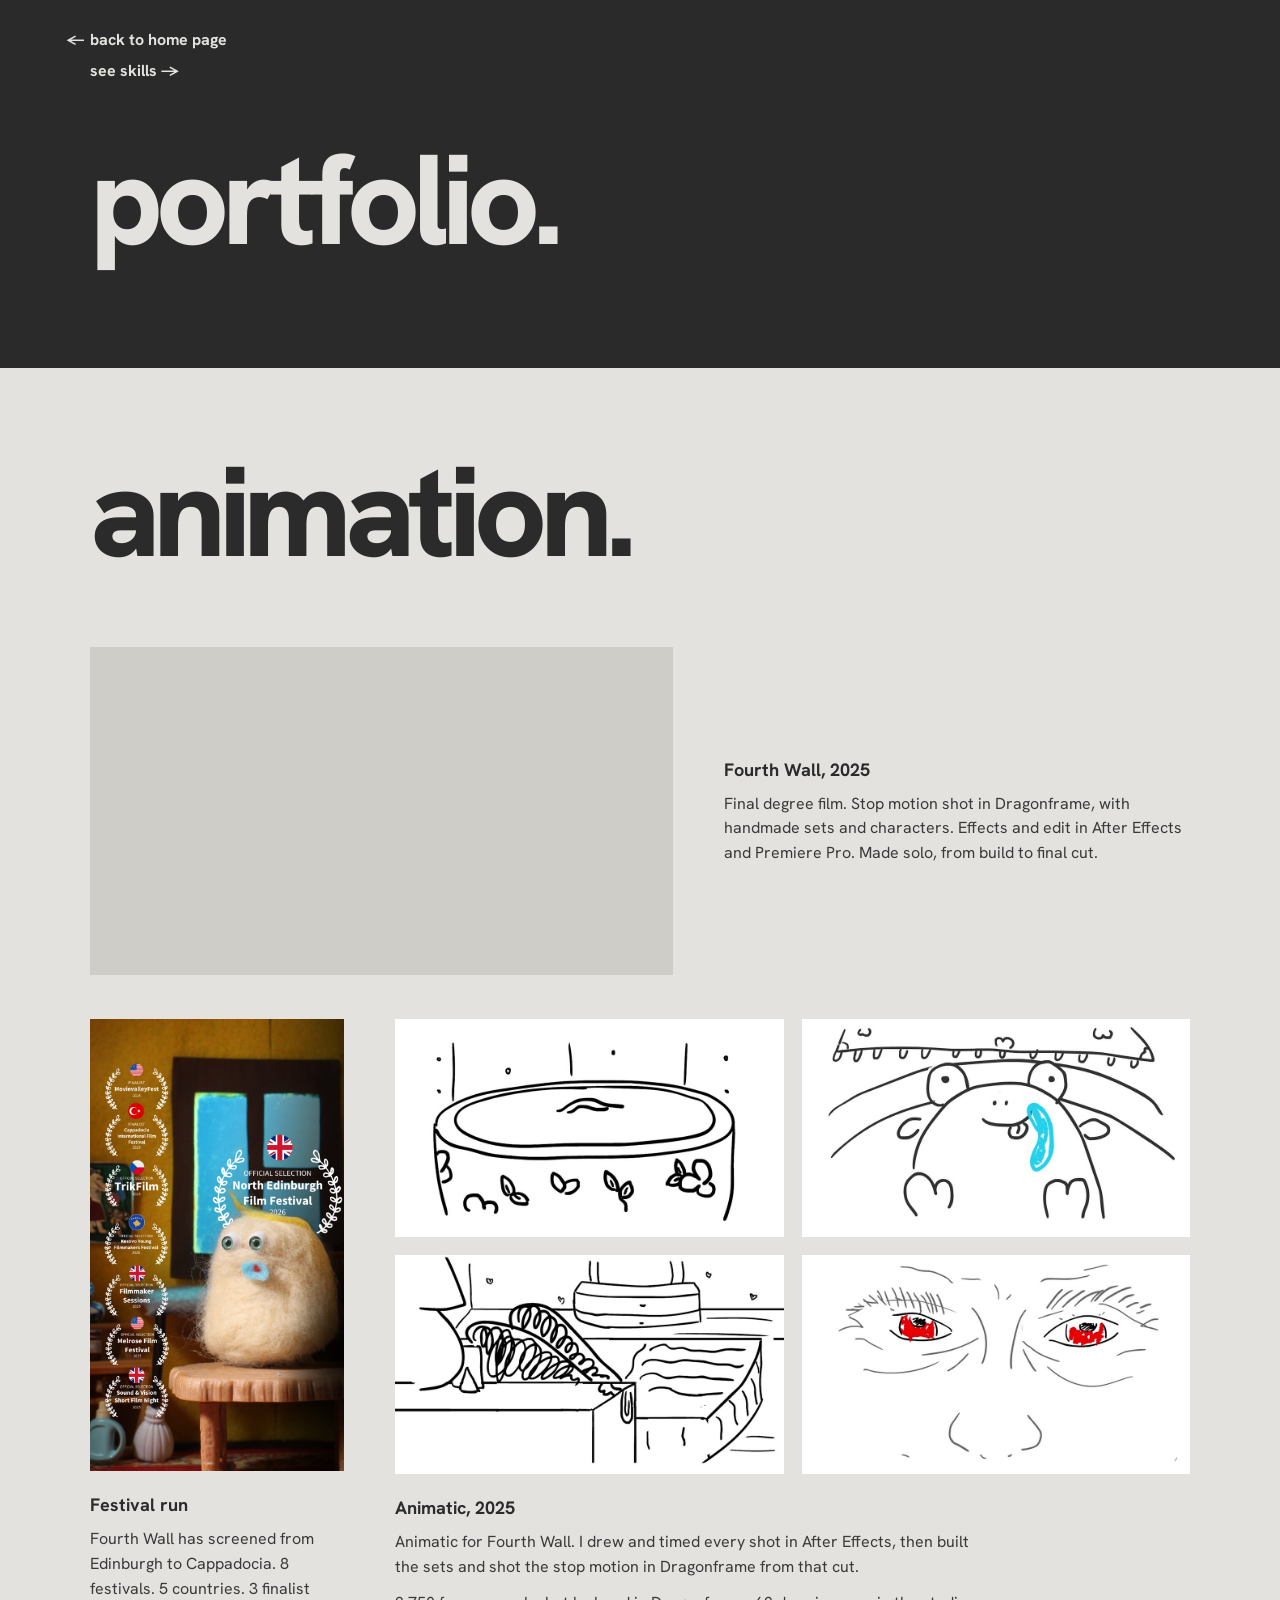
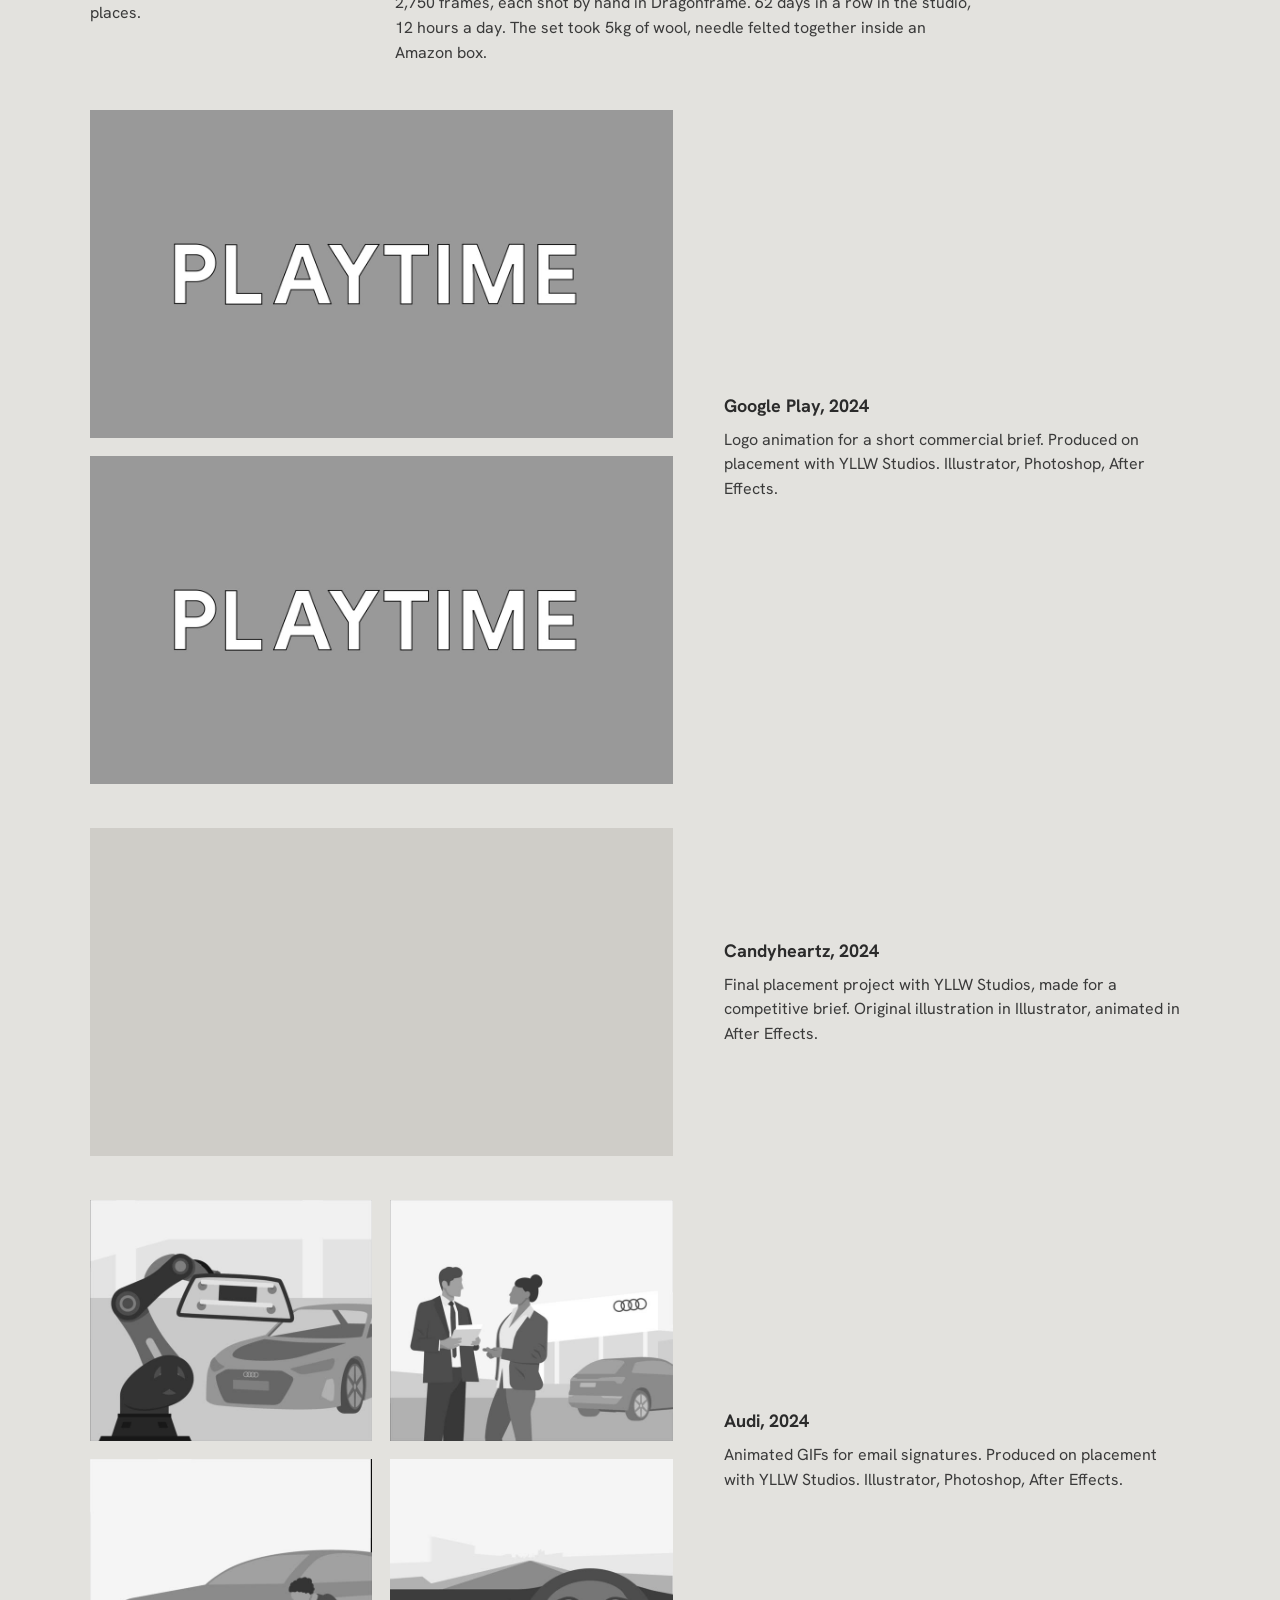
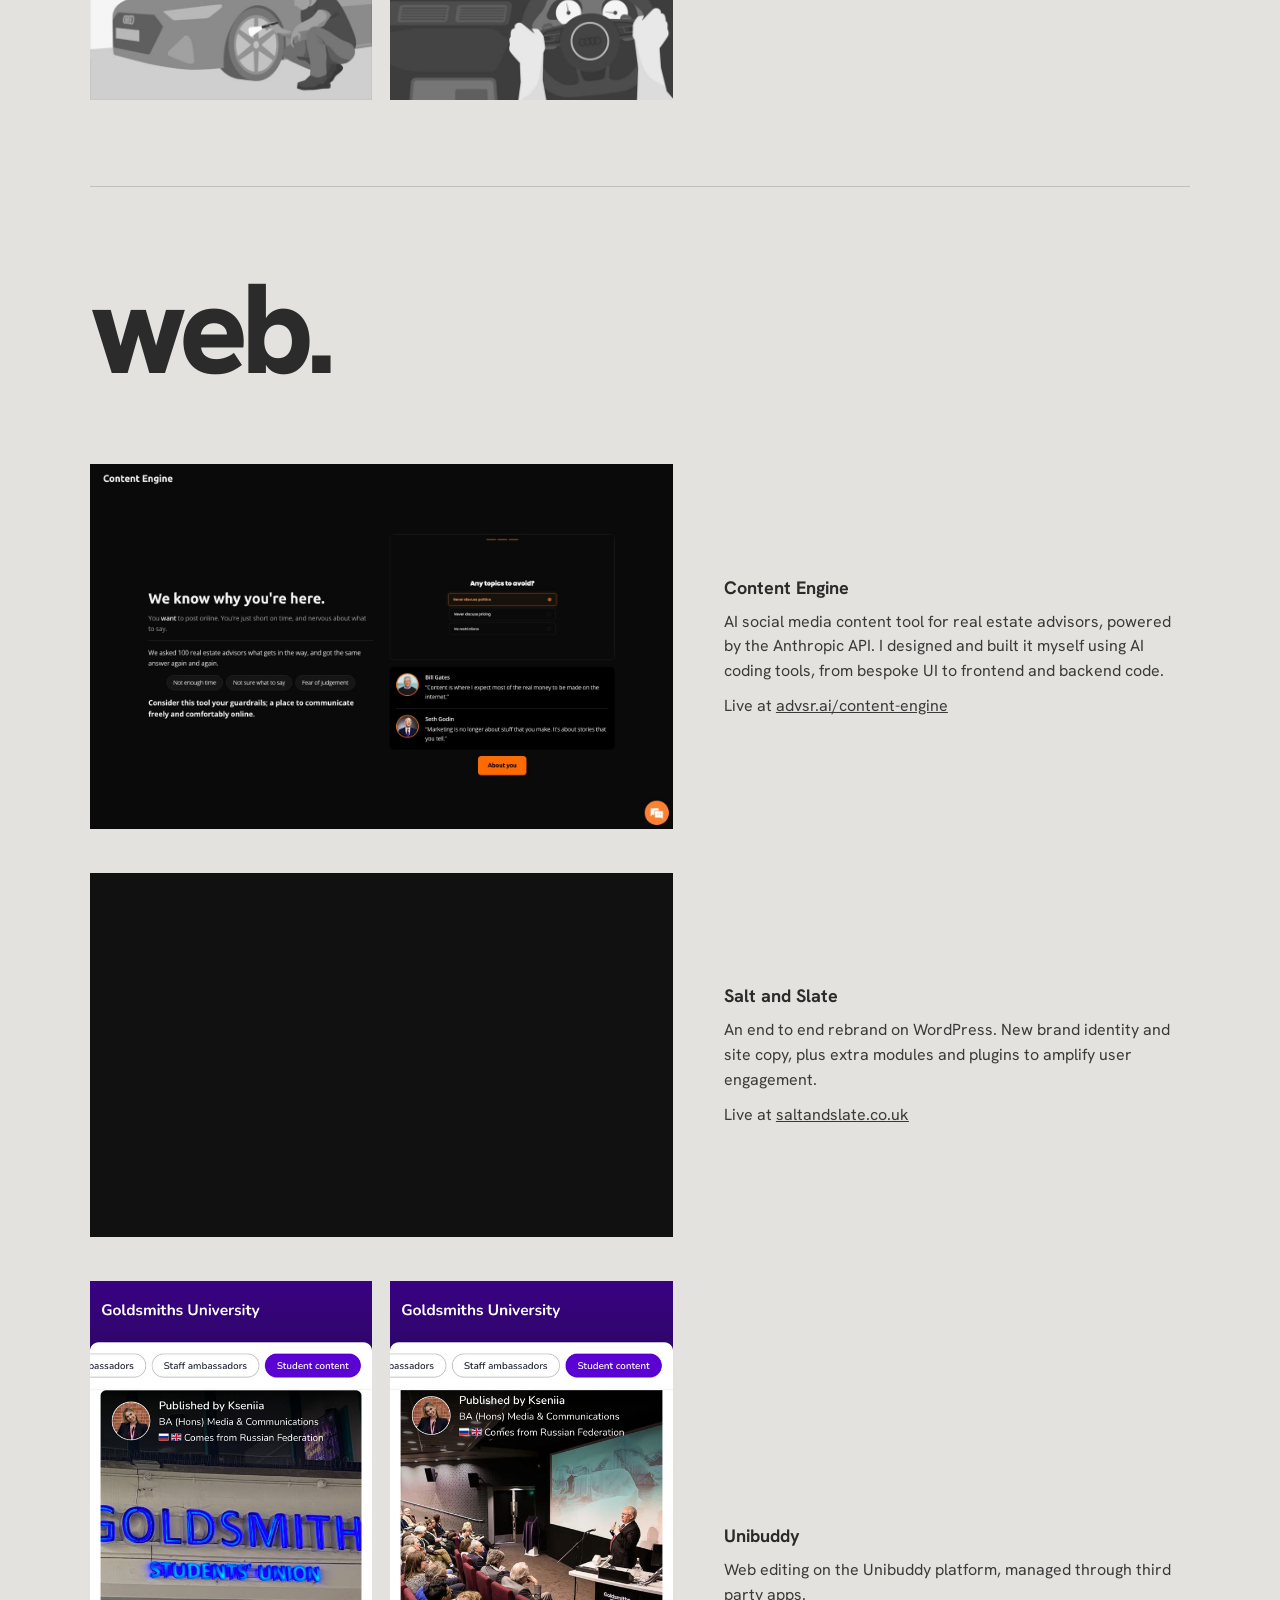
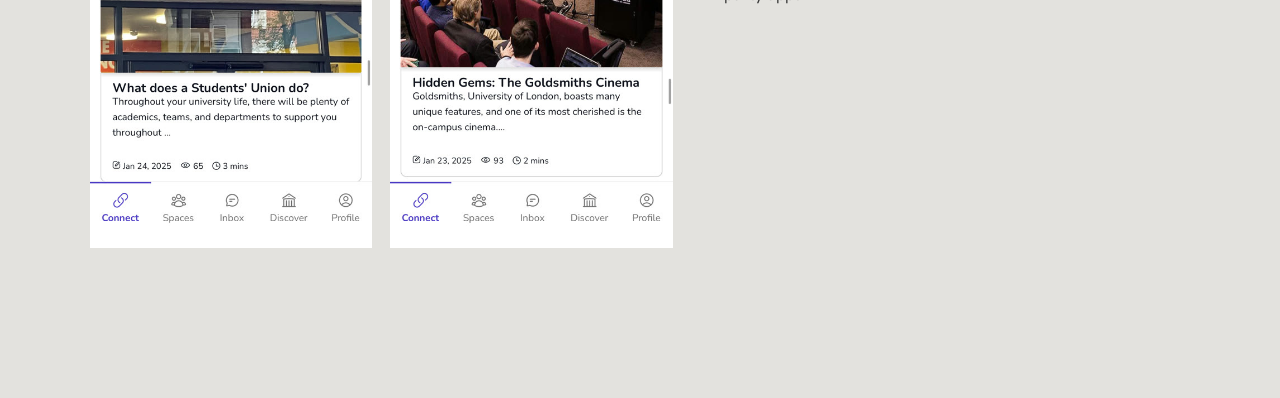
==== portfolio.html @ faeb795a "Portfolio site: landing, skills and portfolio pages Co-Authored-By: Claude Opus 5.5 <noreply@anthrop" ====
<!doctype html>
<html lang="en">
<head>
  <meta charset="utf-8">
  <meta name="viewport" content="width=device-width, initial-scale=1">
  <title>Portfolio · Kseniia Sheveleva</title>
  <link rel="preconnect" href="https://fonts.googleapis.com">
  <link rel="preconnect" href="https://fonts.gstatic.com" crossorigin>
  <link href="https://fonts.googleapis.com/css2?family=Hanken+Grotesk:wght@400;500;700;800&display=swap" rel="stylesheet">
  <link rel="stylesheet" href="style.css">
</head>
<body>
  <header class="dark">
    <div class="wrap">
      <nav class="topnav" aria-label="Pages">
        <a class="back" href="index.html">back to home page</a>
        <a class="next-link" href="skills.html">see skills</a>
      </nav>
      <div class="hero">
        <h1 class="display">portfolio.</h1>
      </div>
    </div>
  </header>

  <main>
    <section class="section wrap" id="animation">
      <h2 class="display">animation.</h2>

      <article class="project">
        <div class="media">
          <iframe
            src="https://www.youtube-nocookie.com/embed/OaHGKLo8hPI?rel=0"
            title="Fourth Wall"
            loading="lazy"
            referrerpolicy="strict-origin-when-cross-origin"
            allow="accelerometer; autoplay; encrypted-media; gyroscope; picture-in-picture; fullscreen"
            allowfullscreen></iframe>
        </div>
        <div>
          <h3>Fourth Wall, 2025</h3>
          <p>Final degree film. Stop motion shot in Dragonframe, with handmade sets and characters. Effects and edit in After Effects and Premiere Pro. Made solo, from build to final cut.</p>
        </div>
      </article>

      <div class="pair">
        <div>
          <div class="media poster">
            <img src="assets/fourth-wall-laurels.jpg" alt="Fourth Wall festival laurels" loading="lazy">
          </div>
          <h3>Festival run</h3>
          <p>Fourth Wall has screened from Edinburgh to Cappadocia. 8 festivals. 5 countries. 3 finalist places.</p>
        </div>
        <div>
          <div class="media-grid animatic">
            <div class="media"><video data-loop src="assets/animatic-1.mp4" poster="assets/animatic-1.jpg" muted loop playsinline preload="none" aria-label="Fourth Wall animatic"></video></div>
            <div class="media"><video data-loop src="assets/animatic-2.mp4" poster="assets/animatic-2.jpg" muted loop playsinline preload="none" aria-label="Fourth Wall animatic"></video></div>
            <div class="media"><video data-loop src="assets/animatic-3.mp4" poster="assets/animatic-3.jpg" muted loop playsinline preload="none" aria-label="Fourth Wall animatic"></video></div>
            <div class="media"><video data-loop src="assets/animatic-4.mp4" poster="assets/animatic-4.jpg" muted loop playsinline preload="none" aria-label="Fourth Wall animatic"></video></div>
          </div>
          <h3>Animatic, 2025</h3>
          <p>Animatic for Fourth Wall. I drew and timed every shot in After Effects, then built the sets and shot the stop motion in Dragonframe from that cut.</p>
          <p>2,750 frames, each shot by hand in Dragonframe. 62 days in a row in the studio, 12 hours a day. The set took 5kg of wool, needle felted together inside an Amazon box.</p>
        </div>
      </div>
      <article class="project">
        <div class="stack">
          <div class="media"><video data-loop src="assets/playtime.mp4" poster="assets/playtime.jpg" muted loop playsinline preload="none" aria-label="Google Play logo animation"></video></div>
          <div class="media"><video data-loop src="assets/playtime-2.mp4" poster="assets/playtime-2.jpg" muted loop playsinline preload="none" aria-label="Google Play logo animation"></video></div>
        </div>
        <div>
          <h3>Google Play, 2024</h3>
          <p>Logo animation for a short commercial brief. Produced on placement with YLLW Studios. Illustrator, Photoshop, After Effects.</p>
        </div>
      </article>

      <article class="project">
        <div class="media">
          <!-- autoplays muted and loops; viewers can turn the sound on with the player's volume button -->
          <iframe
            src="https://www.youtube-nocookie.com/embed/dGGnQUceBNk?autoplay=1&mute=1&loop=1&playlist=dGGnQUceBNk&rel=0&playsinline=1"
            title="Candyheartz"
            loading="lazy"
            referrerpolicy="strict-origin-when-cross-origin"
            allow="accelerometer; autoplay; encrypted-media; gyroscope; picture-in-picture; fullscreen"
            allowfullscreen></iframe>
        </div>
        <div>
          <h3>Candyheartz, 2024</h3>
          <p>Final placement project with YLLW Studios, made for a competitive brief. Original illustration in Illustrator, animated in After Effects.</p>
        </div>
      </article>

      <article class="project">
        <div class="media-grid">
          <div class="media"><video data-loop src="assets/audi-5.4.2.mp4" poster="assets/audi-5.4.2.jpg" muted loop playsinline preload="none" aria-label="Audi animation"></video></div>
          <div class="media"><video data-loop src="assets/audi-14.4.1.mp4" poster="assets/audi-14.4.1.jpg" muted loop playsinline preload="none" aria-label="Audi animation"></video></div>
          <div class="media"><video data-loop src="assets/audi-6.4.mp4" poster="assets/audi-6.4.jpg" muted loop playsinline preload="none" aria-label="Audi animation"></video></div>
          <div class="media"><video data-loop src="assets/audi-11.3.mp4" poster="assets/audi-11.3.jpg" muted loop playsinline preload="none" aria-label="Audi animation"></video></div>
        </div>
        <div>
          <h3>Audi, 2024</h3>
          <p>Animated GIFs for email signatures. Produced on placement with YLLW Studios. Illustrator, Photoshop, After Effects.</p>
        </div>
      </article>
      <hr class="divider">
    </section>

    <section class="section wrap" id="web">
      <h2 class="display">web.</h2>

      <article class="project">
        <a class="media site" href="https://advsr.ai/content-engine" target="_blank" rel="noopener" aria-label="Open Content Engine on advsr.ai">
          <img src="assets/content-engine.jpg" alt="Content Engine landing page on advsr.ai" loading="lazy">
        </a>
        <div>
          <h3>Content Engine</h3>
          <p>AI social media content tool for real estate advisors, powered by the Anthropic API. I designed and built it myself using AI coding tools, from bespoke UI to frontend and backend code.</p>
          <p>Live at <a href="https://advsr.ai/content-engine" target="_blank" rel="noopener">advsr.ai/content-engine</a></p>
        </div>
      </article>

      <article class="project">
        <a class="media site" href="https://www.saltandslate.co.uk" target="_blank" rel="noopener" aria-label="Open saltandslate.co.uk">
          <iframe data-live src="https://www.saltandslate.co.uk" title="Live preview of saltandslate.co.uk" loading="lazy" tabindex="-1" aria-hidden="true"></iframe>
        </a>
        <div>
          <h3>Salt and Slate</h3>
          <p>An end to end rebrand on WordPress. New brand identity and site copy, plus extra modules and plugins to amplify user engagement.</p>
          <p>Live at <a href="https://www.saltandslate.co.uk" target="_blank" rel="noopener">saltandslate.co.uk</a></p>
        </div>
      </article>

      <article class="project">
        <div class="phones">
          <div class="media"><img src="assets/unibuddy-1.jpg" alt="Unibuddy post by Kseniia: What does a Students' Union do?" loading="lazy"></div>
          <div class="media"><img src="assets/unibuddy-2.jpg" alt="Unibuddy post by Kseniia: Hidden Gems, The Goldsmiths Cinema" loading="lazy"></div>
        </div>
        <div>
          <h3>Unibuddy</h3>
          <p>Web editing on the Unibuddy platform, managed through third party apps.</p>
        </div>
      </article>
    </section>
  </main>

  <script>
    // Live site previews render at desktop width, scaled down to fit the frame.
    (function () {
      var frames = document.querySelectorAll("iframe[data-live]");
      function fit() {
        frames.forEach(function (f) {
          f.style.transform = "scale(" + f.parentNode.clientWidth / 1440 + ")";
        });
      }
      fit();
      window.addEventListener("resize", fit);
    })();

    // Click any looping clip to watch it full screen, with controls.
    (function () {
      document.querySelectorAll("video[data-loop]").forEach(function (v) {
        v.addEventListener("click", function () {
          if (v.requestFullscreen) v.requestFullscreen();
          else if (v.webkitRequestFullscreen) v.webkitRequestFullscreen();
          else if (v.webkitEnterFullscreen) v.webkitEnterFullscreen();
          v.play();
        });
      });
      function sync() {
        var fs = document.fullscreenElement || document.webkitFullscreenElement;
        document.querySelectorAll("video[data-loop]").forEach(function (v) {
          v.controls = v === fs;
        });
      }
      document.addEventListener("fullscreenchange", sync);
      document.addEventListener("webkitfullscreenchange", sync);
    })();

    // Play looping clips only while they're on screen; respect reduced motion.
    (function () {
      var clips = document.querySelectorAll("video[data-loop]");
      var still = window.matchMedia("(prefers-reduced-motion: reduce)").matches;
      if (still || !("IntersectionObserver" in window)) return;
      var io = new IntersectionObserver(function (entries) {
        entries.forEach(function (e) {
          if (e.isIntersecting) {
            var p = e.target.play();
            if (p && p.catch) p.catch(function () {});
          } else {
            e.target.pause();
          }
        });
      }, { rootMargin: "120px 0px" });
      clips.forEach(function (v) { io.observe(v); });
    })();
  </script>
</body>
</html>
---- style.css ----
/* Kseniia Sheveleva — portfolio site
   Matches the PDF portfolio: charcoal hero, warm grey content,
   big lowercase headings ending in a full stop. One typeface throughout. */

:root {
  --charcoal: #2a2a2a;
  --paper: #e3e2de;
  --ink: #2b2b2b;
  --body: #3a3a3a;
  --muted: #5b5b5b;
  --square: #5c5c5c;
  --light: #e3e2de;
  --gutter: clamp(20px, 7vw, 96px);
  --max: 1180px;
}

* { box-sizing: border-box; margin: 0; padding: 0; }

body {
  font-family: "Hanken Grotesk", "Helvetica Neue", Arial, sans-serif;
  background: var(--paper);
  color: var(--body);
  font-size: 16px;
  line-height: 1.55;
  -webkit-font-smoothing: antialiased;
}

a { color: inherit; }
img, video { display: block; max-width: 100%; }

.wrap {
  width: 100%;
  max-width: calc(var(--max) + var(--gutter) * 2);
  margin: 0 auto;
  padding-left: var(--gutter);
  padding-right: var(--gutter);
}

/* ---------- type ---------- */

.display {
  font-weight: 800;
  font-size: clamp(56px, 10vw, 128px);
  line-height: 0.88;
  letter-spacing: -0.055em;
  color: var(--ink);
}

.lead {
  font-size: clamp(18px, 1.8vw, 22px);
  line-height: 1.45;
  max-width: 34em;
}

h3 {
  font-weight: 700;
  font-size: 18px;
  color: var(--ink);
  margin-bottom: 8px;
}

h4 {
  font-weight: 700;
  font-size: 16px;
  color: var(--ink);
  margin-bottom: 10px;
}

/* ---------- header ---------- */

.dark { background: var(--charcoal); color: var(--light); }
.dark .display { color: var(--light); }

.topnav {
  display: flex;
  flex-direction: column;
  align-items: flex-start;
  gap: 6px;
  padding: 28px 0;
}
.back, .next-link {
  position: relative;
  display: inline-block;
  font-weight: 700;
  font-size: 16px;
  text-decoration: none;
}
/* the back arrow hangs in the margin so both labels share a left edge */
.back::before { content: "\2190"; position: absolute; right: 100%; margin-right: 0.35em; }
.next-link::after { content: "\00a0\2192"; }
.back:hover, .next-link:hover { text-decoration: underline; text-underline-offset: 4px; }

.hero { padding-top: clamp(12px, 2.5vw, 32px); padding-bottom: clamp(56px, 9vw, 112px); }
.hero .lead { margin-top: clamp(24px, 3vw, 36px); color: #d4d3cf; }

/* ---------- content ---------- */

.section { padding-top: clamp(48px, 7vw, 88px); padding-bottom: clamp(24px, 4vw, 48px); }
.section + .section { padding-top: clamp(24px, 3vw, 40px); }
.section:last-child { padding-bottom: clamp(72px, 10vw, 128px); }
.section > .display { margin-bottom: clamp(32px, 5vw, 56px); }
.block { margin-top: clamp(40px, 6vw, 64px); }

.entries {
  display: grid;
  grid-template-columns: repeat(auto-fit, minmax(240px, 1fr));
  gap: 28px clamp(24px, 4vw, 48px);
}
.entry p, .project p { max-width: 30em; }

.skills {
  display: grid;
  grid-template-columns: repeat(auto-fit, minmax(220px, 1fr));
  gap: 32px clamp(24px, 4vw, 48px);
}
.ticks { list-style: none; }
.ticks li { position: relative; padding-left: 20px; margin-bottom: 6px; }
.ticks li::before {
  content: "";
  position: absolute;
  left: 0;
  top: 0.55em;
  width: 8px;
  height: 8px;
  background: var(--square);
}

.feature {
  display: grid;
  grid-template-columns: minmax(0, 0.8fr) minmax(0, 1.2fr);
  gap: 20px clamp(24px, 4vw, 48px);
}
.feature p + p { margin-top: 10px; }
.feature p + .ticks { margin-top: 18px; }

.button {
  display: inline-block;
  margin-top: clamp(32px, 5vw, 48px);
  padding: 14px 26px;
  background: var(--charcoal);
  color: var(--light);
  font-weight: 700;
  font-size: 16px;
  text-decoration: none;
  transition: background 0.2s ease;
}
.button:hover, .button:focus-visible { background: #444; }

.divider {
  border: 0;
  border-top: 1px solid rgba(43, 43, 43, 0.18);
  margin-top: clamp(36px, 5vw, 64px);
}

/* project rows: media left, text right */
.project {
  display: grid;
  grid-template-columns: minmax(0, 1.25fr) minmax(0, 1fr);
  gap: clamp(20px, 4vw, 56px);
  align-items: center;
  padding: clamp(14px, 2vw, 22px) 0;
}

.media {
  position: relative;
  background: #cfcdc8;
  aspect-ratio: 16 / 9;
  overflow: hidden;
}
.media video, .media img, .media iframe {
  width: 100%;
  height: 100%;
  object-fit: cover;
  border: 0;
}

.media-grid {
  display: grid;
  grid-template-columns: 1fr 1fr;
  gap: clamp(10px, 1.6vw, 18px);
}
.media-grid .media { aspect-ratio: 1200 / 1024; }

/* web: clickable site previews */
.media.site { display: block; aspect-ratio: 16 / 10; background: #111; }
.media.site img { object-position: top; }
.media.site iframe {
  position: absolute;
  top: 0;
  left: 0;
  width: 1440px;
  height: 900px;
  transform-origin: 0 0;
  pointer-events: none;
}
.media.site:hover img, .media.site:hover iframe { opacity: 0.88; }

.phones {
  display: grid;
  grid-template-columns: 1fr 1fr;
  gap: clamp(10px, 1.6vw, 18px);
  /* fills the column, but never taller than ~80% of the screen */
  max-width: min(100%, 80vh);
}
.phones .media { aspect-ratio: 506 / 1016; }

.project p + p { margin-top: 10px; }

video[data-loop] { cursor: zoom-in; }
video[data-loop]:fullscreen { object-fit: contain; background: #000; cursor: auto; }

.stack { display: grid; gap: clamp(10px, 1.6vw, 18px); }

/* Fourth Wall: festival poster and animatic side by side, text underneath.
   Poster column is sized so it matches the height of the 2x2 grid. */
.pair {
  display: grid;
  grid-template-columns: minmax(0, 0.32fr) minmax(0, 1fr);
  gap: clamp(20px, 4vw, 56px);
  align-items: start;
  padding: clamp(14px, 2vw, 22px) 0;
}
.pair .poster { aspect-ratio: 9 / 16; }
.pair .media, .pair .media-grid { margin-bottom: 20px; }
.pair .media-grid .media { margin-bottom: 0; }
.pair p { max-width: 36em; }
.pair p + p { margin-top: 12px; }
.media-grid.animatic .media { aspect-ratio: 16 / 9; background: #fff; }

/* ---------- landing ---------- */

.split {
  position: relative;
  display: grid;
  grid-template-columns: 1fr 1fr;
  min-height: 100vh;
  min-height: 100svh;
  background: var(--charcoal) url("assets/chosen.jpg") center / cover no-repeat;
}
.split a {
  display: flex;
  align-items: center;
  justify-content: center;
  text-decoration: none;
  color: var(--light);
  background: rgba(42, 42, 42, 0.55);
  transition: background 0.3s ease;
}
.split a:hover, .split a:focus-visible { background: rgba(42, 42, 42, 0.15); }
.split span {
  font-weight: 800;
  font-size: clamp(48px, 8vw, 112px);
  letter-spacing: -0.055em;
  line-height: 1;
  text-shadow: 0 2px 24px rgba(0, 0, 0, 0.35);
}

:focus-visible { outline: 2px solid currentColor; outline-offset: -6px; }

/* ---------- responsive ---------- */

@media (max-width: 760px) {
  .project, .feature { grid-template-columns: 1fr; }
  .pair { grid-template-columns: 1fr; }
  .pair .poster { max-width: 320px; }
}

@media (max-width: 600px) {
  .split { grid-template-columns: 1fr; grid-template-rows: 1fr 1fr; }
  
@media (prefers-reduced-motion: reduce) {
  * { transition: none !important; }
}
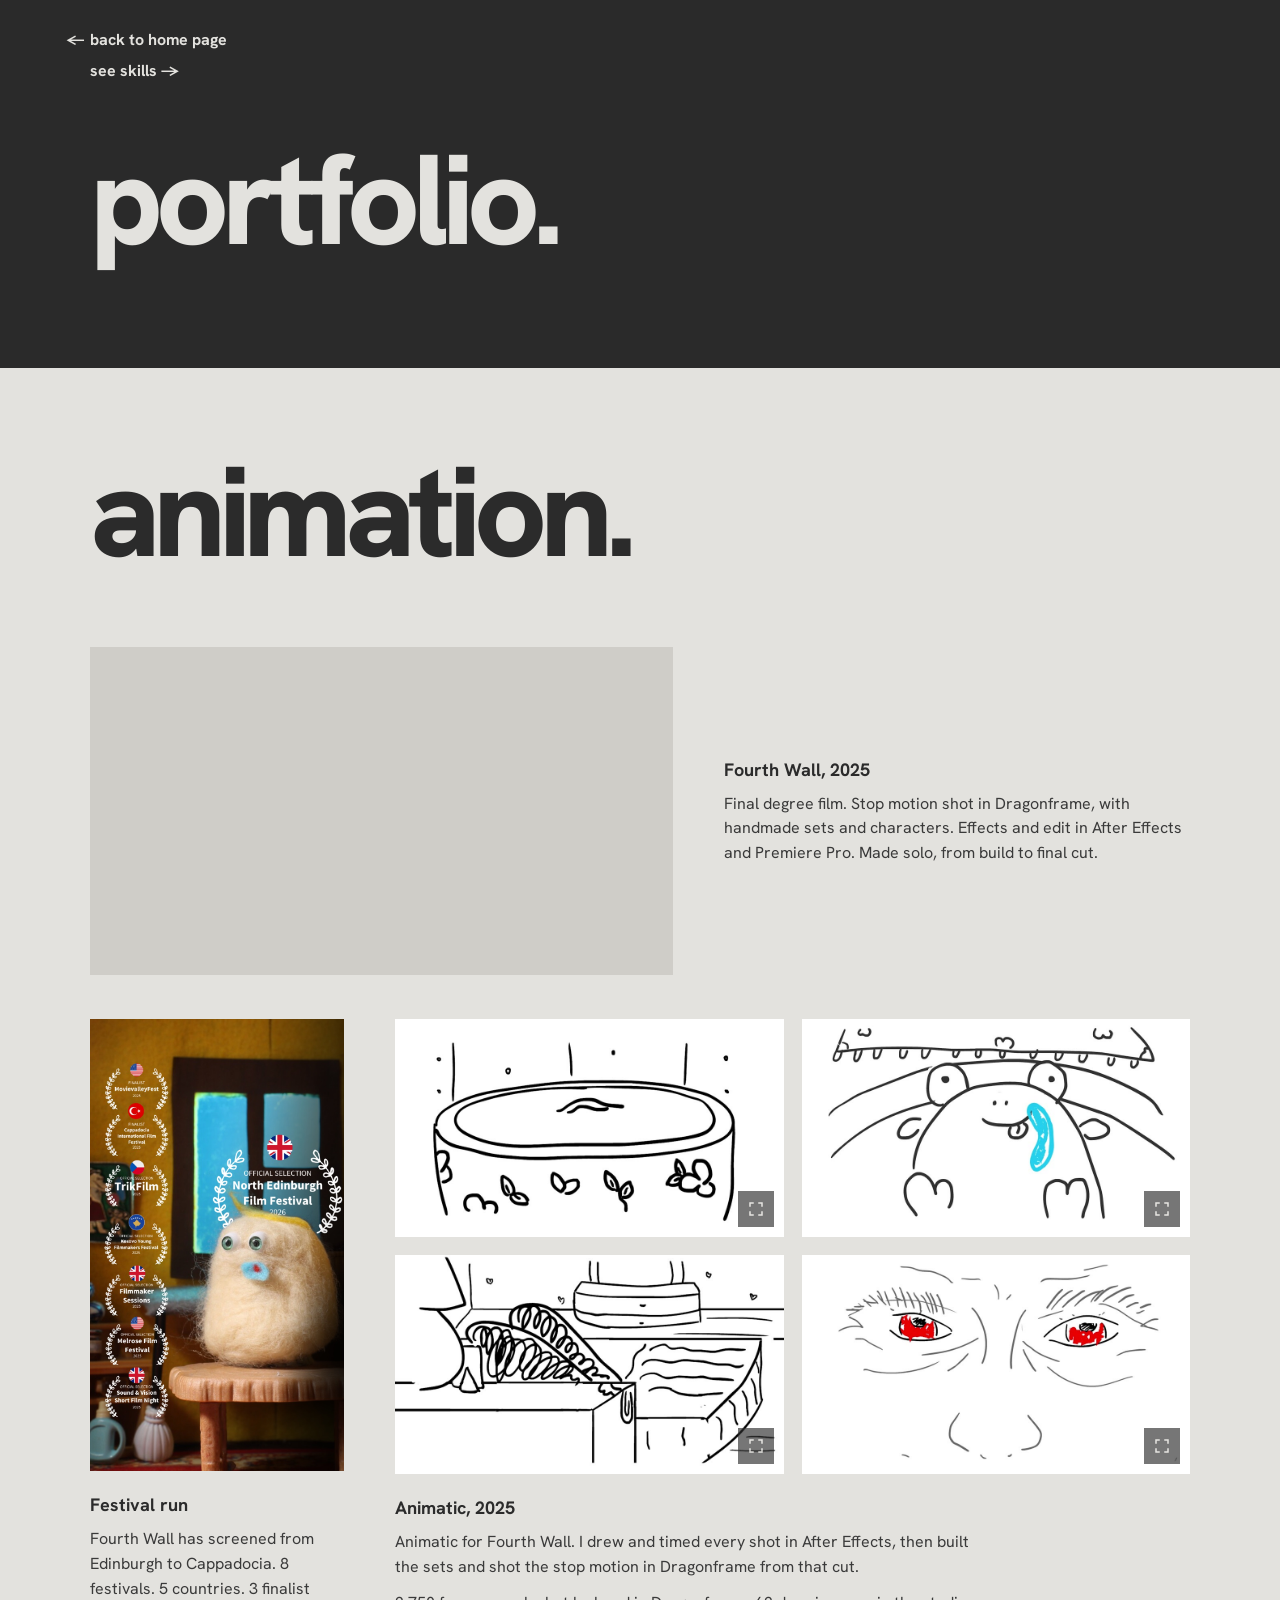
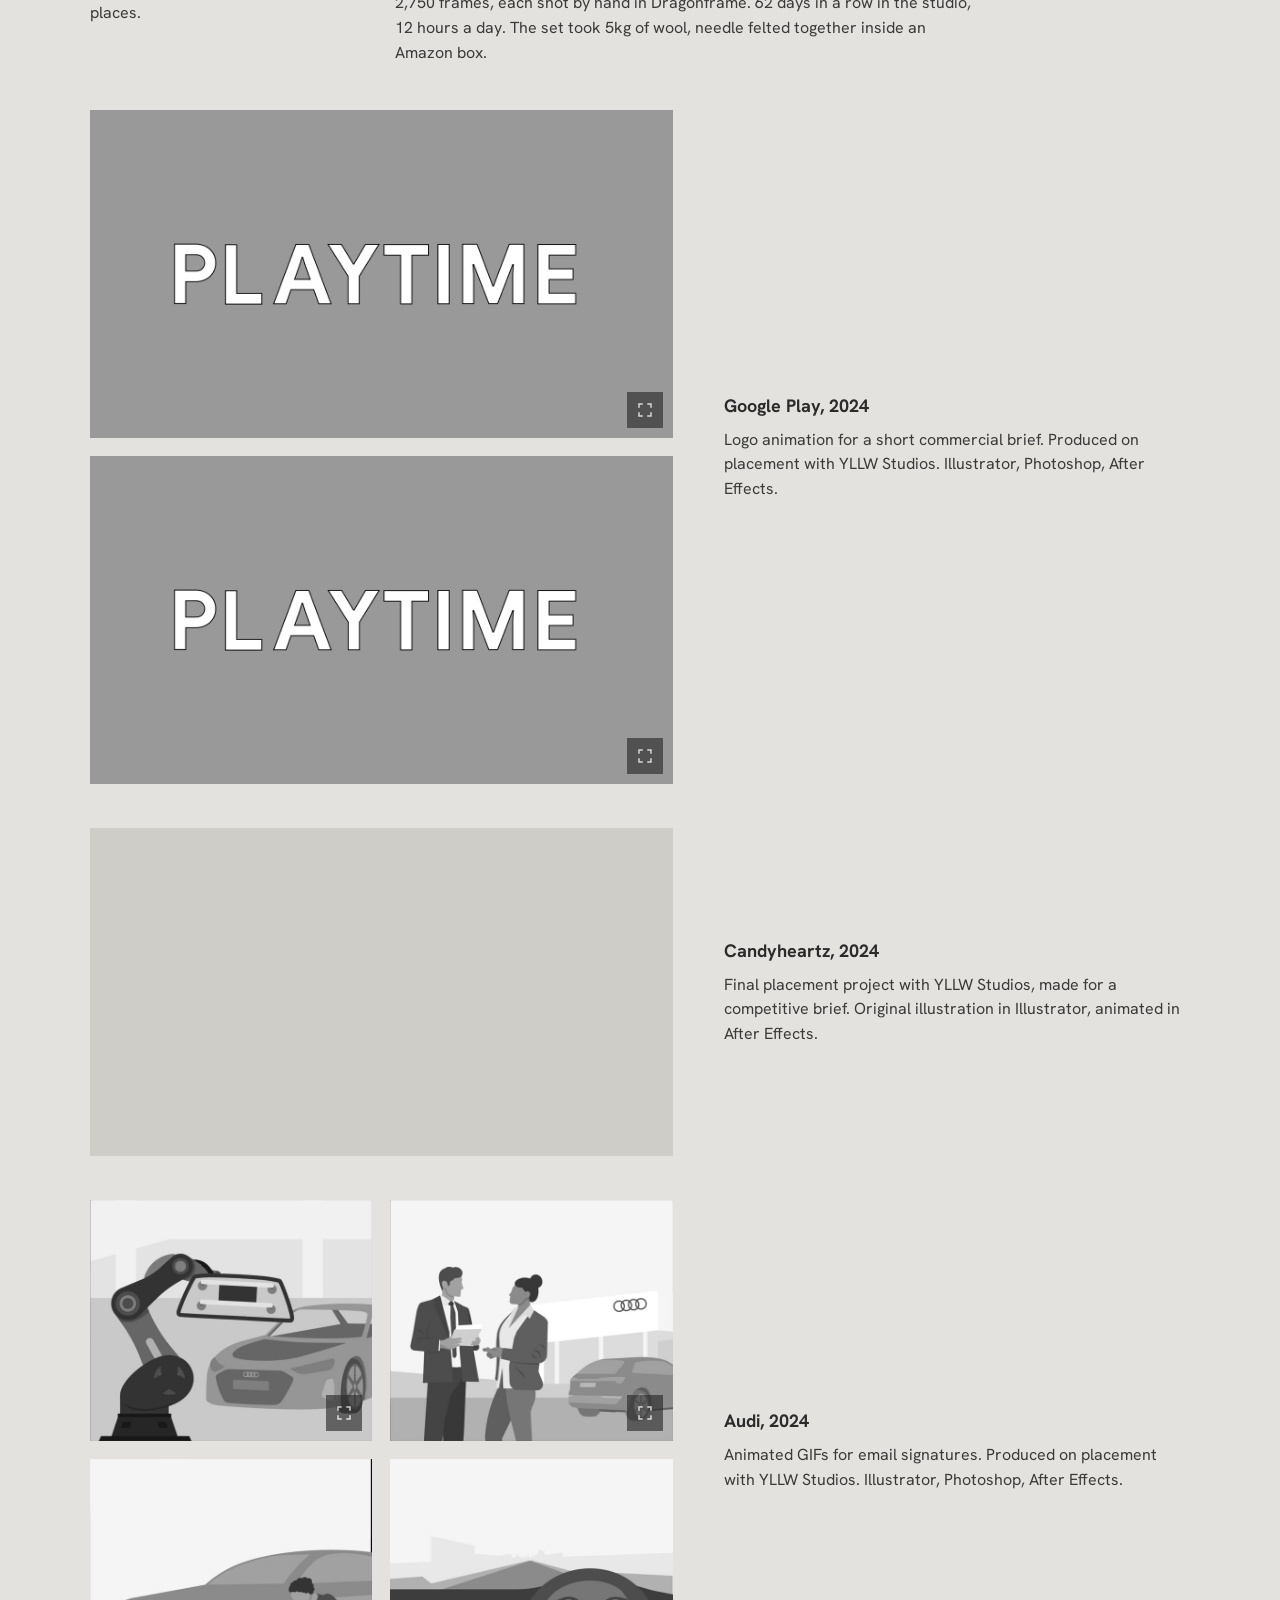
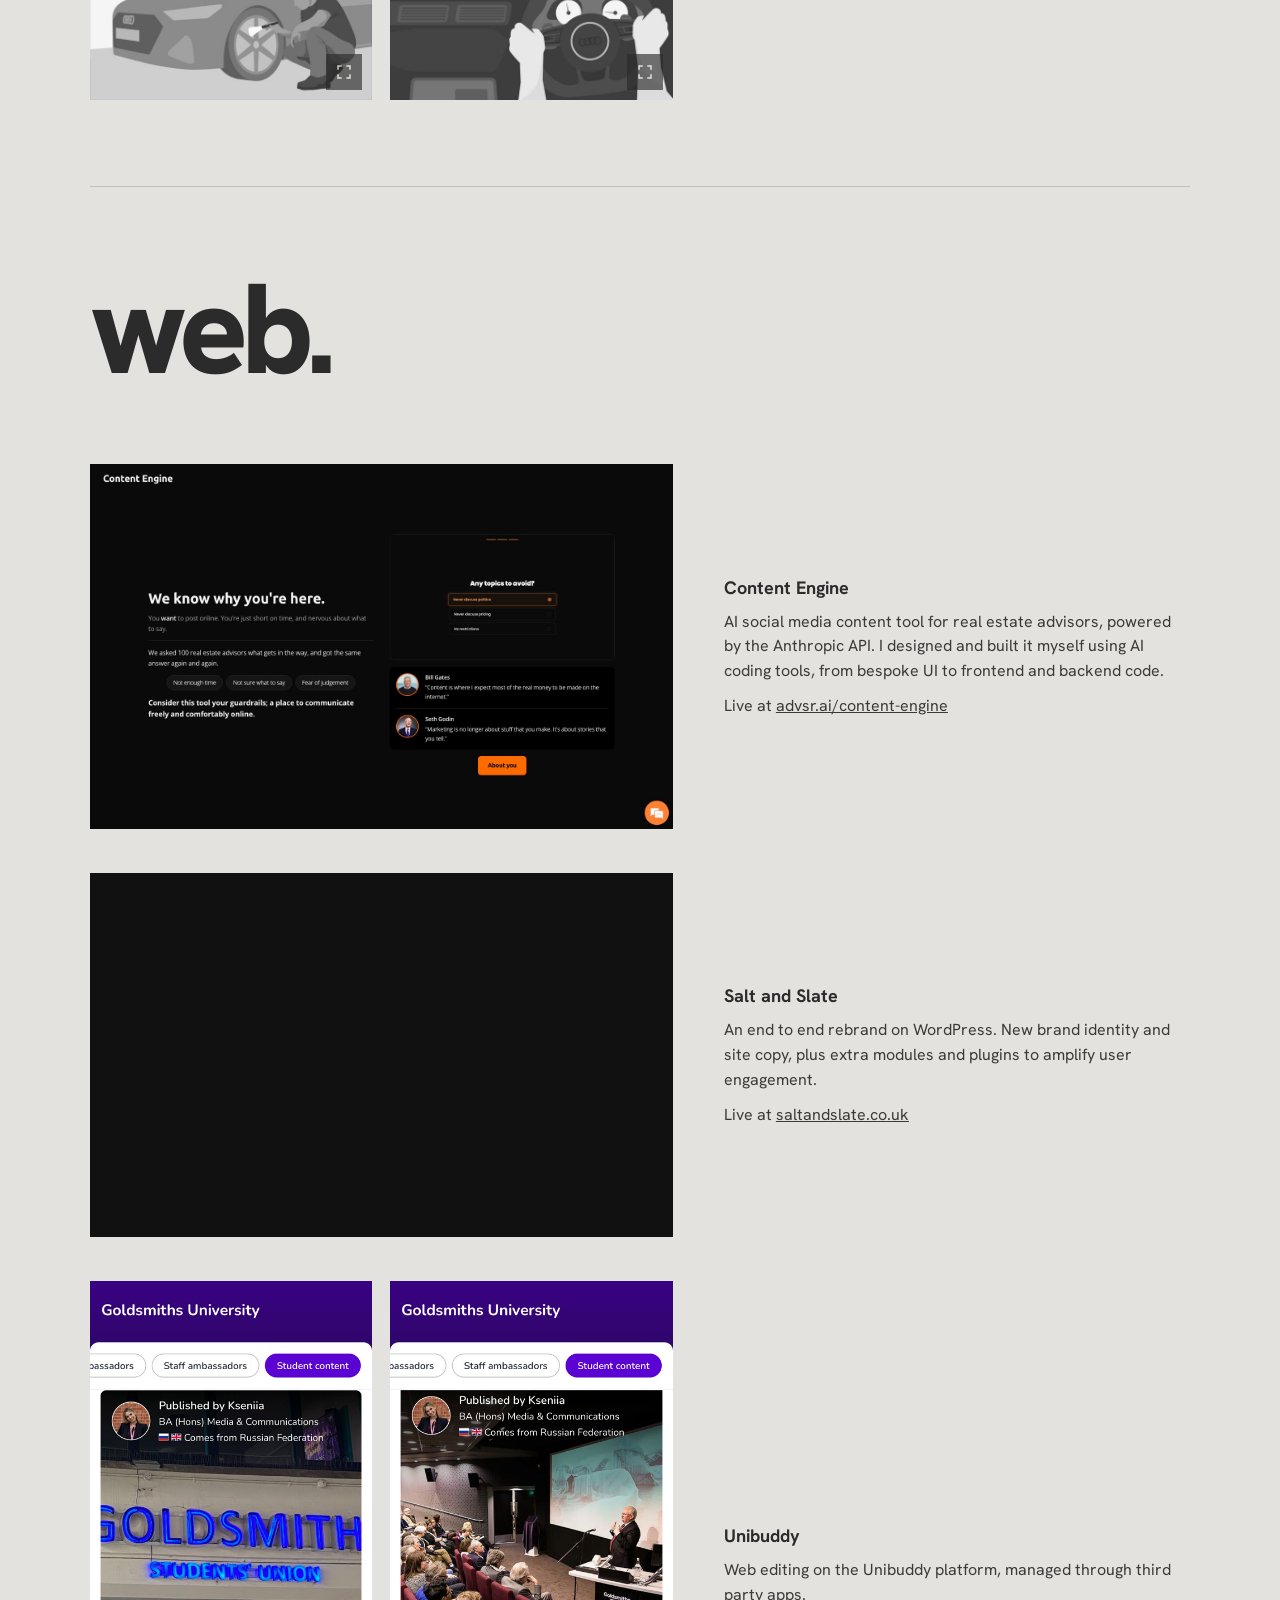
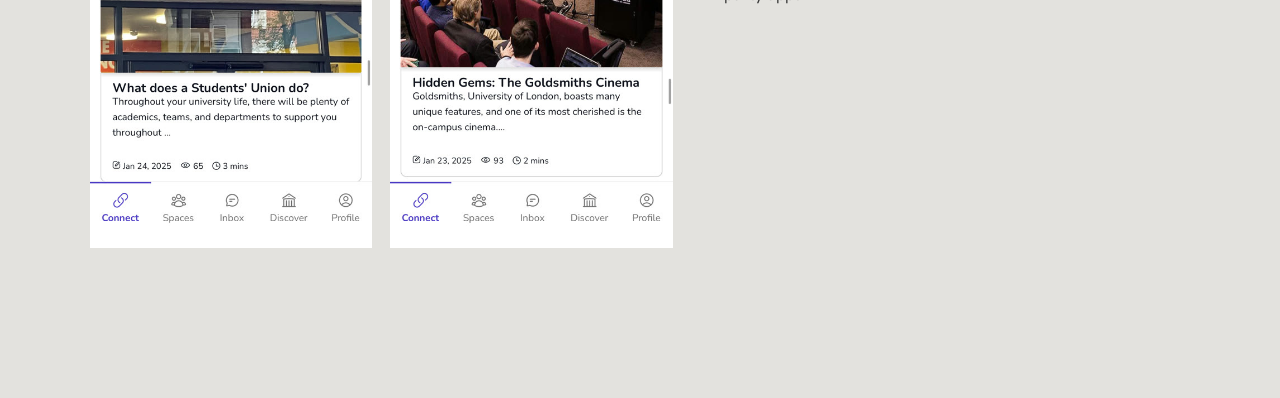
==== commit ac641903: "Portfolio updates: on-page video viewer, layout and copy tweaks Co-Authored-By: Claude Opus 5.5 <nor" ====
--- a/portfolio.html
+++ b/portfolio.html
@@ -156,24 +156,51 @@
       window.addEventListener("resize", fit);
     })();
 
-    // Click any looping clip to watch it full screen, with controls.
+    // Viewer: click a clip (or its expand button) to watch it large, with sound
+    // controls. An on-page overlay, so it works even where full screen is blocked.
     (function () {
+      var box = document.createElement("div");
+      box.className = "viewer";
+      box.hidden = true;
+      box.innerHTML = '<button class="viewer-close" aria-label="Close">&times;</button><video controls loop playsinline></video>';
+      document.body.appendChild(box);
+      var big = box.querySelector("video");
+      var closeBtn = box.querySelector(".viewer-close");
+      var opener = null;
+
+      function open(v) {
+        opener = v;
+        big.src = v.currentSrc || v.src;
+        big.poster = v.poster;
+        box.hidden = false;
+        document.body.style.overflow = "hidden";
+        big.play().catch(function () {});
+        closeBtn.focus();
+      }
+      function close() {
+        big.pause();
+        big.removeAttribute("src");
+        big.load();
+        box.hidden = true;
+        document.body.style.overflow = "";
+        if (opener) opener.parentNode.querySelector(".expand").focus();
+      }
+
       document.querySelectorAll("video[data-loop]").forEach(function (v) {
-        v.addEventListener("click", function () {
-          if (v.requestFullscreen) v.requestFullscreen();
-          else if (v.webkitRequestFullscreen) v.webkitRequestFullscreen();
-          else if (v.webkitEnterFullscreen) v.webkitEnterFullscreen();
-          v.play();
-        });
+        var btn = document.createElement("button");
+        btn.className = "expand";
+        btn.setAttribute("aria-label", "View larger");
+        btn.innerHTML = '<svg viewBox="0 0 24 24" aria-hidden="true"><path d="M4 9V4h5M20 9V4h-5M4 15v5h5M20 15v5h-5"/></svg>';
+        v.parentNode.appendChild(btn);
+        btn.addEventListener("click", function () { open(v); });
+        v.addEventListener("click", function () { open(v); });
       });
-      function sync() {
-        var fs = document.fullscreenElement || document.webkitFullscreenElement;
-        document.querySelectorAll("video[data-loop]").forEach(function (v) {
-          v.controls = v === fs;
-        });
-      }
-      document.addEventListener("fullscreenchange", sync);
-      document.addEventListener("webkitfullscreenchange", sync);
+
+      closeBtn.addEventListener("click", close);
+      box.addEventListener("click", function (e) { if (e.target === box) close(); });
+      document.addEventListener("keydown", function (e) {
+        if (e.key === "Escape" && !box.hidden) close();
+      });
     })();
 
     // Play looping clips only while they're on screen; respect reduced motion.
--- a/style.css
+++ b/style.css
@@ -207,7 +207,56 @@
 .project p + p { margin-top: 10px; }
 
 video[data-loop] { cursor: zoom-in; }
-video[data-loop]:fullscreen { object-fit: contain; background: #000; cursor: auto; }
+
+/* expand button on each clip */
+.expand {
+  position: absolute;
+  right: 10px;
+  bottom: 10px;
+  width: 36px;
+  height: 36px;
+  display: grid;
+  place-items: center;
+  border: 0;
+  background: rgba(42, 42, 42, 0.75);
+  color: var(--light);
+  cursor: pointer;
+  opacity: 0.85;
+  transition: opacity 0.2s ease, background 0.2s ease;
+}
+.expand svg { width: 18px; height: 18px; fill: none; stroke: currentColor; stroke-width: 2; }
+.expand:hover, .expand:focus-visible { opacity: 1; background: var(--charcoal); }
+
+/* large-view overlay */
+.viewer {
+  position: fixed;
+  inset: 0;
+  z-index: 100;
+  display: grid;
+  place-items: center;
+  padding: 56px 16px 16px;
+  background: rgba(20, 20, 20, 0.97);
+}
+.viewer[hidden] { display: none; }
+.viewer video {
+  max-width: min(100%, 1400px);
+  max-height: 100%;
+  width: auto;
+  height: auto;
+  background: #000;
+}
+.viewer-close {
+  position: absolute;
+  top: 10px;
+  right: 16px;
+  width: 44px;
+  height: 44px;
+  border: 0;
+  background: none;
+  color: var(--light);
+  font: 400 40px/1 "Hanken Grotesk", sans-serif;
+  cursor: pointer;
+}
 
 .stack { display: grid; gap: clamp(10px, 1.6vw, 18px); }
 
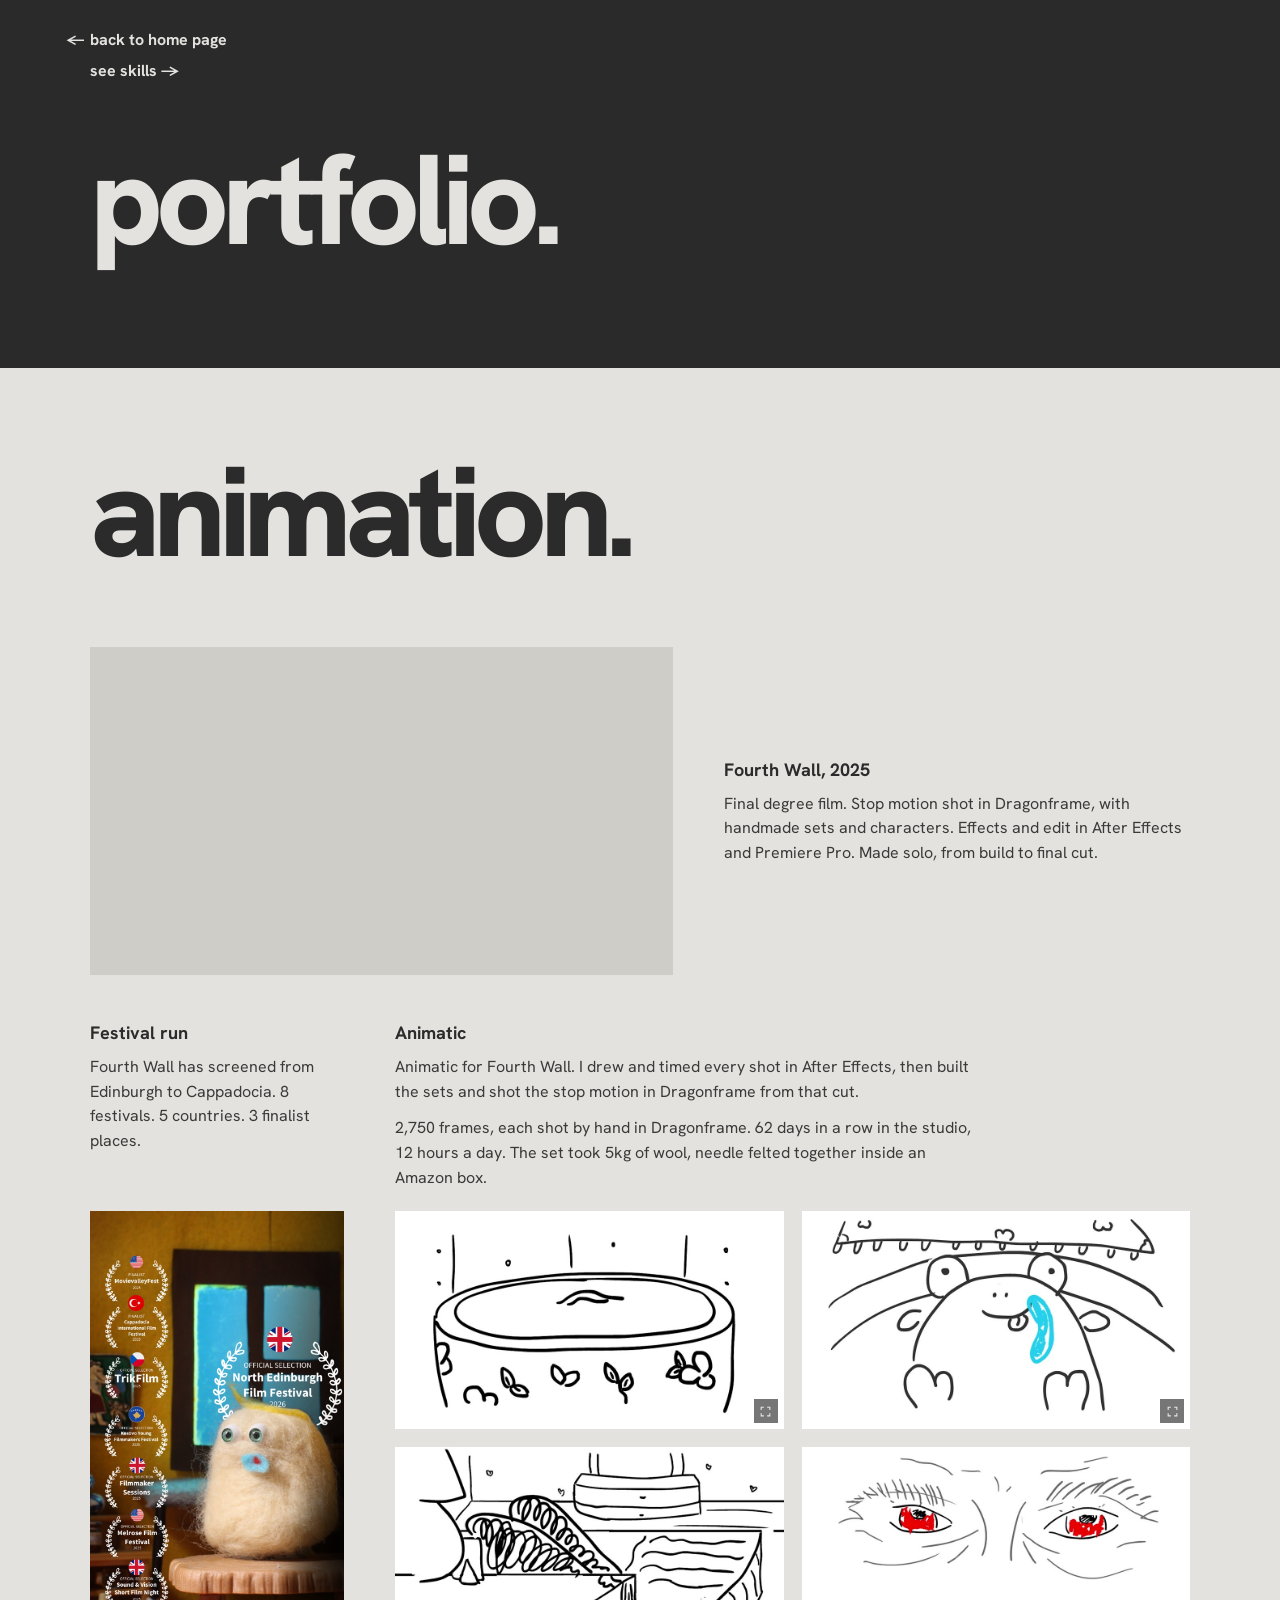
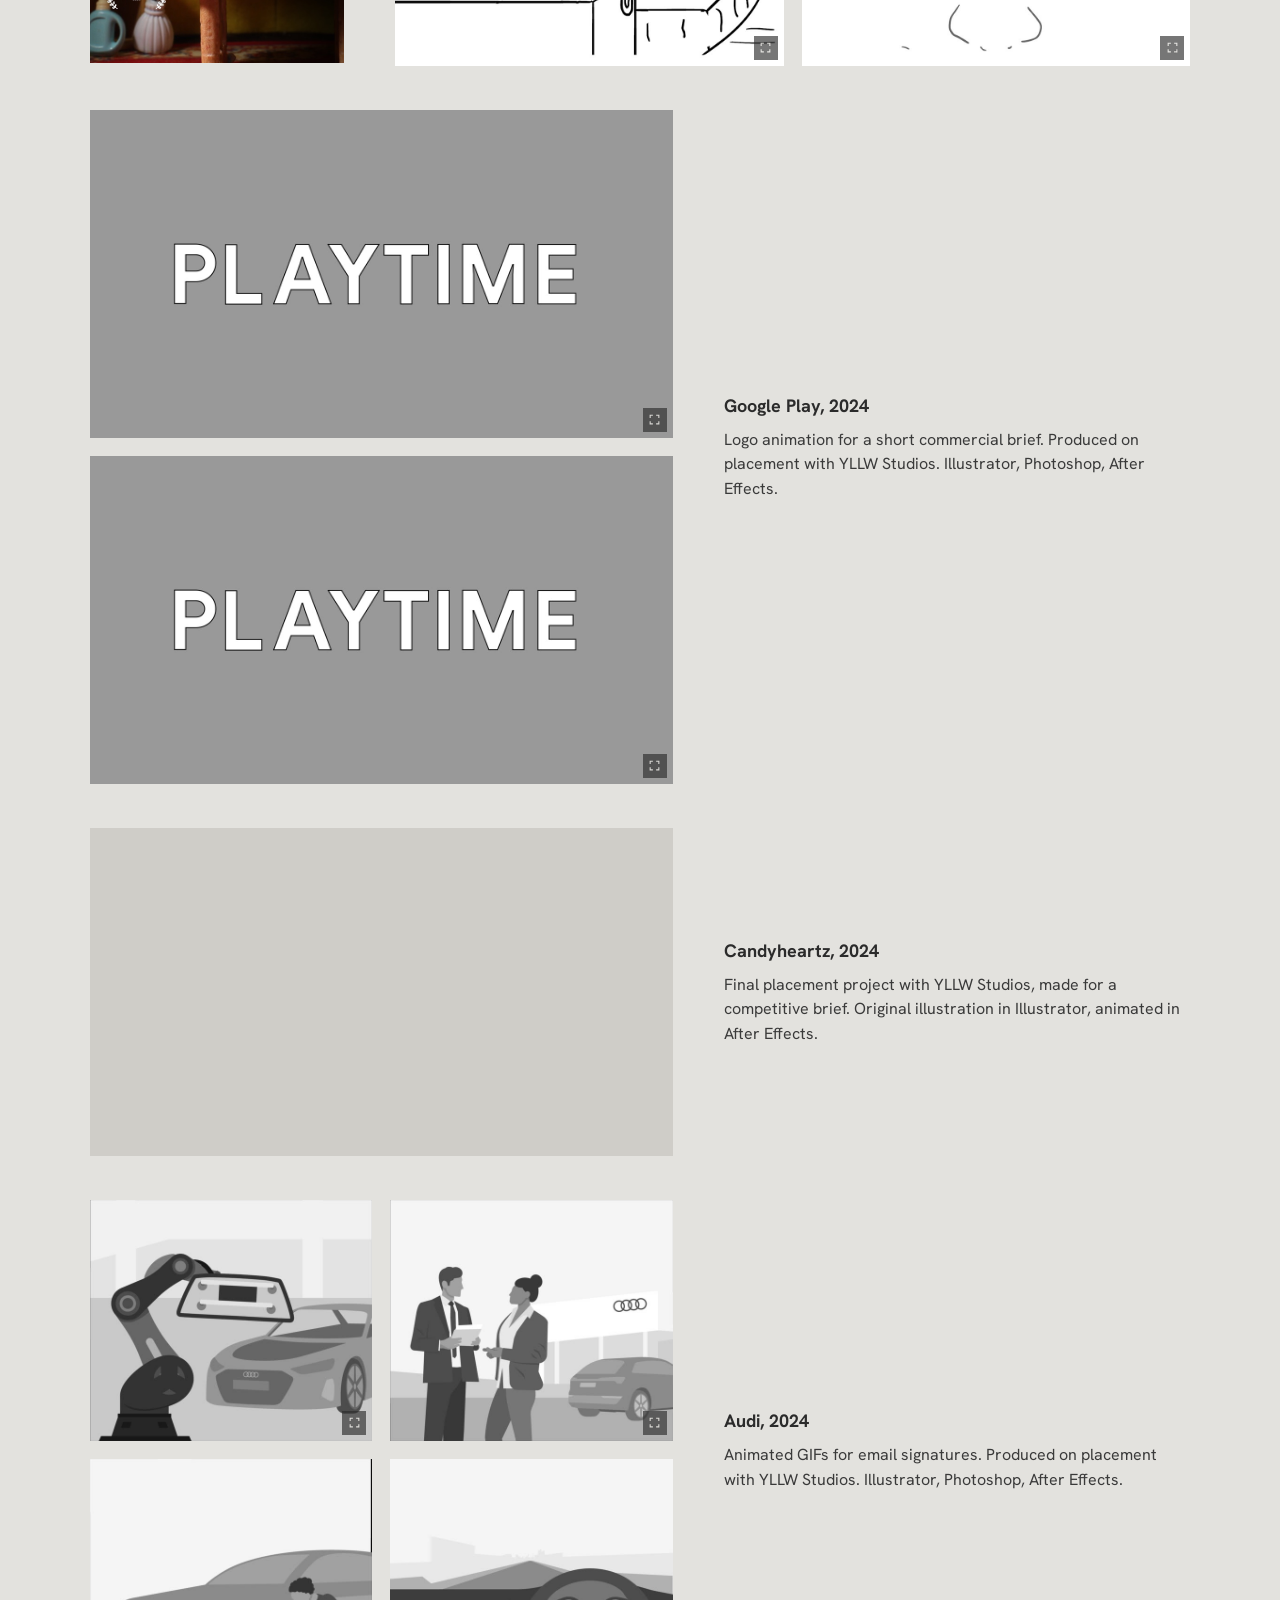
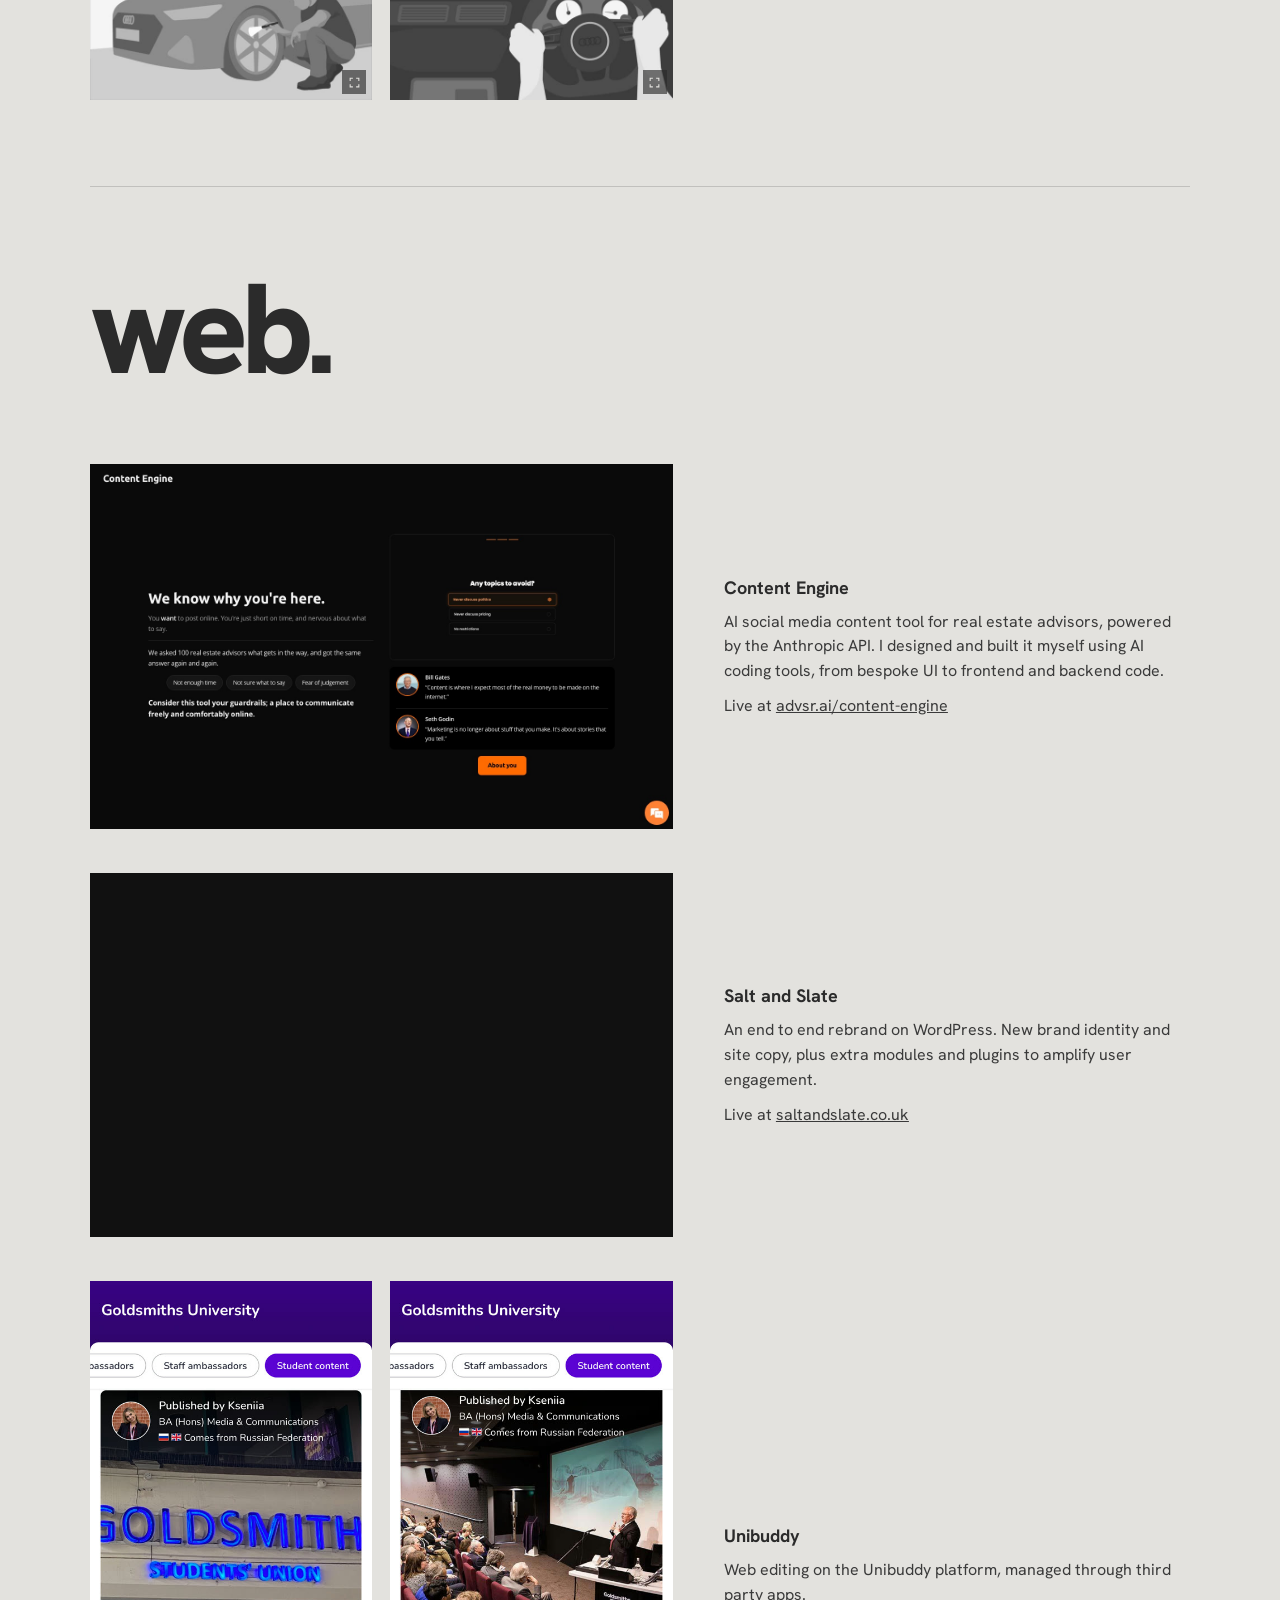
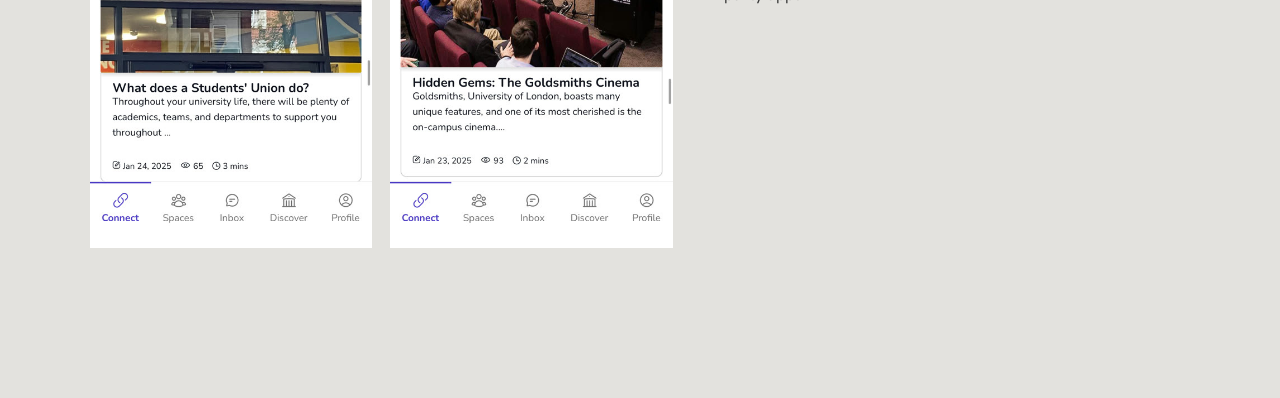
==== commit 2027cbcb: "Festival and animatic text above images, smaller expand buttons Co-Authored-By: Claude Opus 5.5 <nor" ====
--- a/portfolio.html
+++ b/portfolio.html
@@ -44,23 +44,28 @@
 
       <div class="pair">
         <div>
+          <div class="pair-text">
+            <h3>Festival run</h3>
+            <p>Fourth Wall has screened from Edinburgh to Cappadocia. 8 festivals. 5 countries. 3 finalist places.</p>
+          </div>
           <div class="media poster">
             <img src="assets/fourth-wall-laurels.jpg" alt="Fourth Wall festival laurels" loading="lazy">
           </div>
-          <h3>Festival run</h3>
-          <p>Fourth Wall has screened from Edinburgh to Cappadocia. 8 festivals. 5 countries. 3 finalist places.</p>
-        </div>
-        <div>
+        </div>
+        <div>
+          <div class="pair-text">
+            <h3>Animatic</h3>
+            <p>Animatic for Fourth Wall. I drew and timed every shot in After Effects, then built the sets and shot the stop motion in Dragonframe from that cut.</p>
+            <p>2,750 frames, each shot by hand in Dragonframe. 62 days in a row in the studio, 12 hours a day. The set took 5kg of wool, needle felted together inside an Amazon box.</p>
+          </div>
           <div class="media-grid animatic">
             <div class="media"><video data-loop src="assets/animatic-1.mp4" poster="assets/animatic-1.jpg" muted loop playsinline preload="none" aria-label="Fourth Wall animatic"></video></div>
             <div class="media"><video data-loop src="assets/animatic-2.mp4" poster="assets/animatic-2.jpg" muted loop playsinline preload="none" aria-label="Fourth Wall animatic"></video></div>
             <div class="media"><video data-loop src="assets/animatic-3.mp4" poster="assets/animatic-3.jpg" muted loop playsinline preload="none" aria-label="Fourth Wall animatic"></video></div>
             <div class="media"><video data-loop src="assets/animatic-4.mp4" poster="assets/animatic-4.jpg" muted loop playsinline preload="none" aria-label="Fourth Wall animatic"></video></div>
           </div>
-          <h3>Animatic, 2025</h3>
-          <p>Animatic for Fourth Wall. I drew and timed every shot in After Effects, then built the sets and shot the stop motion in Dragonframe from that cut.</p>
-          <p>2,750 frames, each shot by hand in Dragonframe. 62 days in a row in the studio, 12 hours a day. The set took 5kg of wool, needle felted together inside an Amazon box.</p>
-        </div>
+        </div>
+      </div>
       </div>
       <article class="project">
         <div class="stack">
--- a/style.css
+++ b/style.css
@@ -211,10 +211,10 @@
 /* expand button on each clip */
 .expand {
   position: absolute;
-  right: 10px;
-  bottom: 10px;
-  width: 36px;
-  height: 36px;
+  right: 6px;
+  bottom: 6px;
+  width: 24px;
+  height: 24px;
   display: grid;
   place-items: center;
   border: 0;
@@ -224,7 +224,7 @@
   opacity: 0.85;
   transition: opacity 0.2s ease, background 0.2s ease;
 }
-.expand svg { width: 18px; height: 18px; fill: none; stroke: currentColor; stroke-width: 2; }
+.expand svg { width: 13px; height: 13px; fill: none; stroke: currentColor; stroke-width: 2; }
 .expand:hover, .expand:focus-visible { opacity: 1; background: var(--charcoal); }
 
 /* large-view overlay */
@@ -270,8 +270,10 @@
   padding: clamp(14px, 2vw, 22px) 0;
 }
 .pair .poster { aspect-ratio: 9 / 16; }
-.pair .media, .pair .media-grid { margin-bottom: 20px; }
-.pair .media-grid .media { margin-bottom: 0; }
+/* text sits above the images; subgrid keeps both images starting on the same line */
+.pair { grid-template-rows: auto auto; }
+.pair > div { display: grid; grid-row: span 2; grid-template-rows: subgrid; row-gap: 0; }
+.pair-text { margin-bottom: 20px; }
 .pair p { max-width: 36em; }
 .pair p + p { margin-top: 12px; }
 .media-grid.animatic .media { aspect-ratio: 16 / 9; background: #fff; }
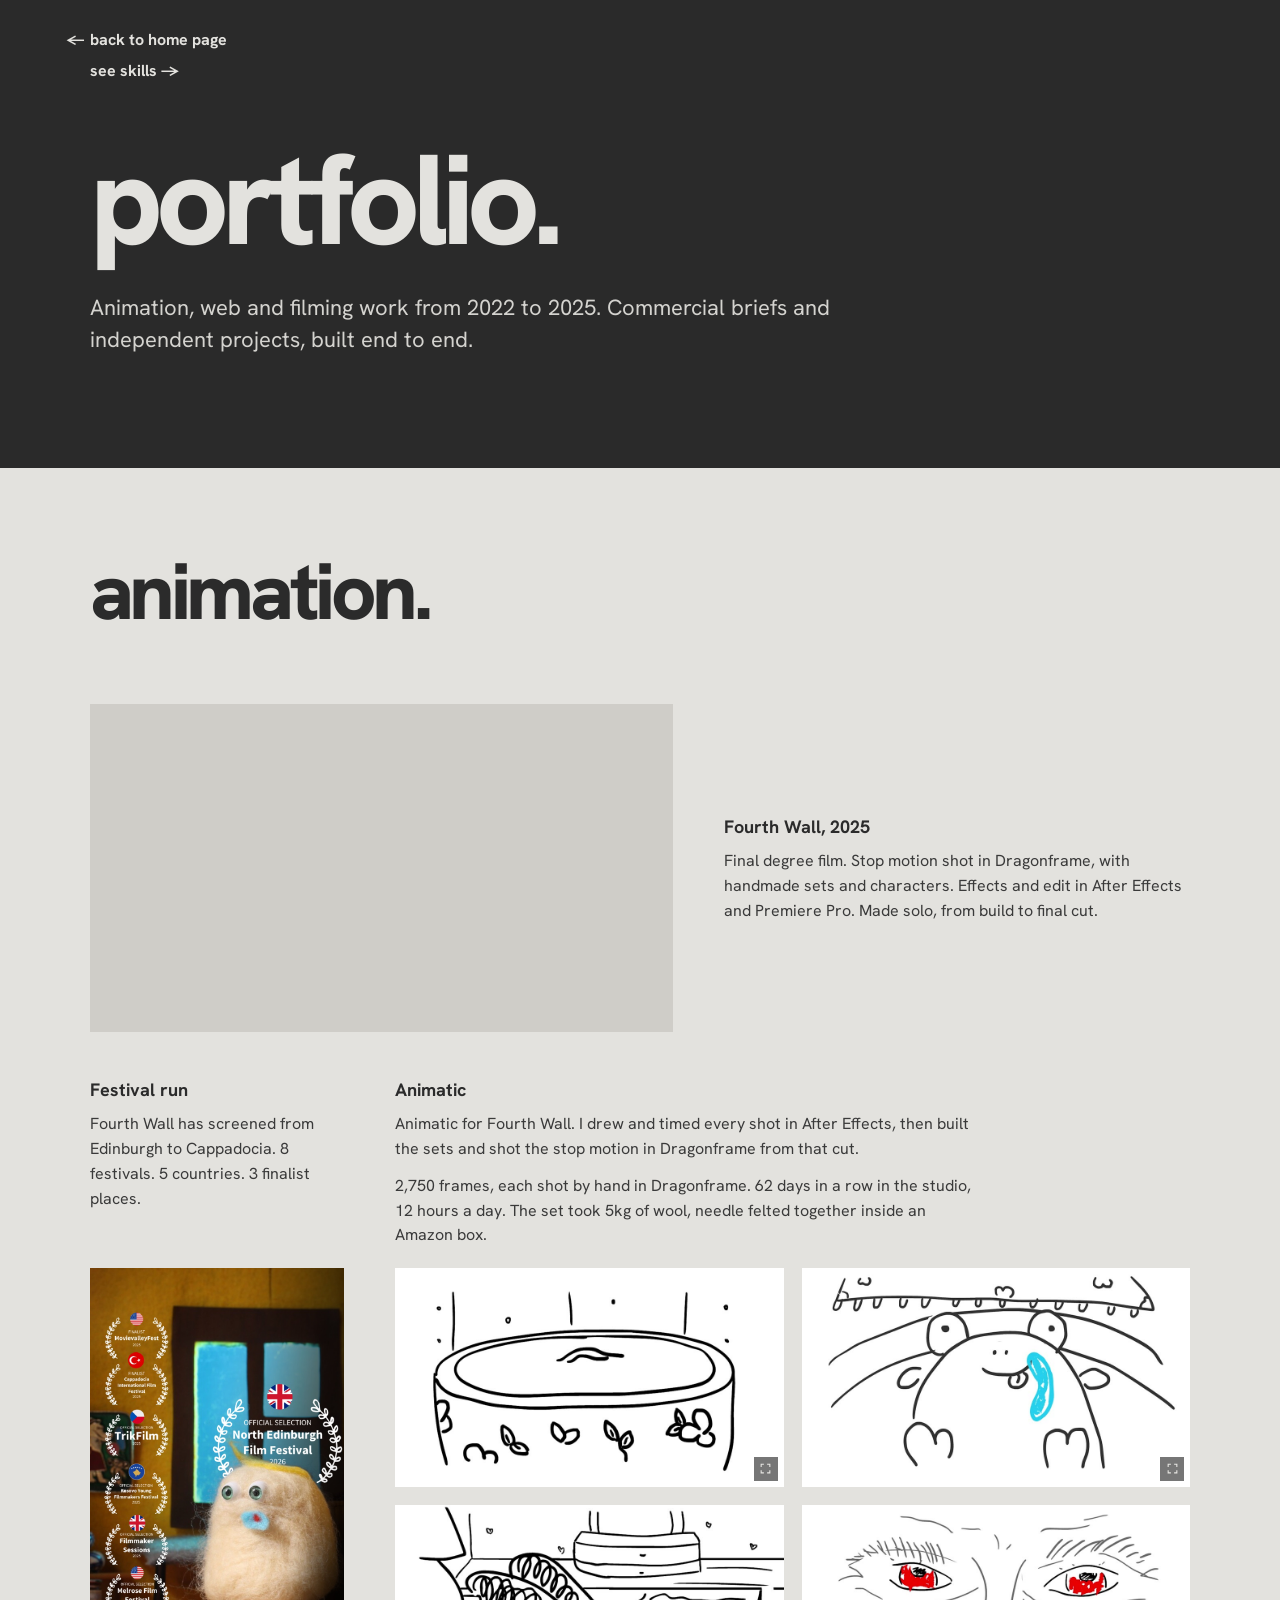
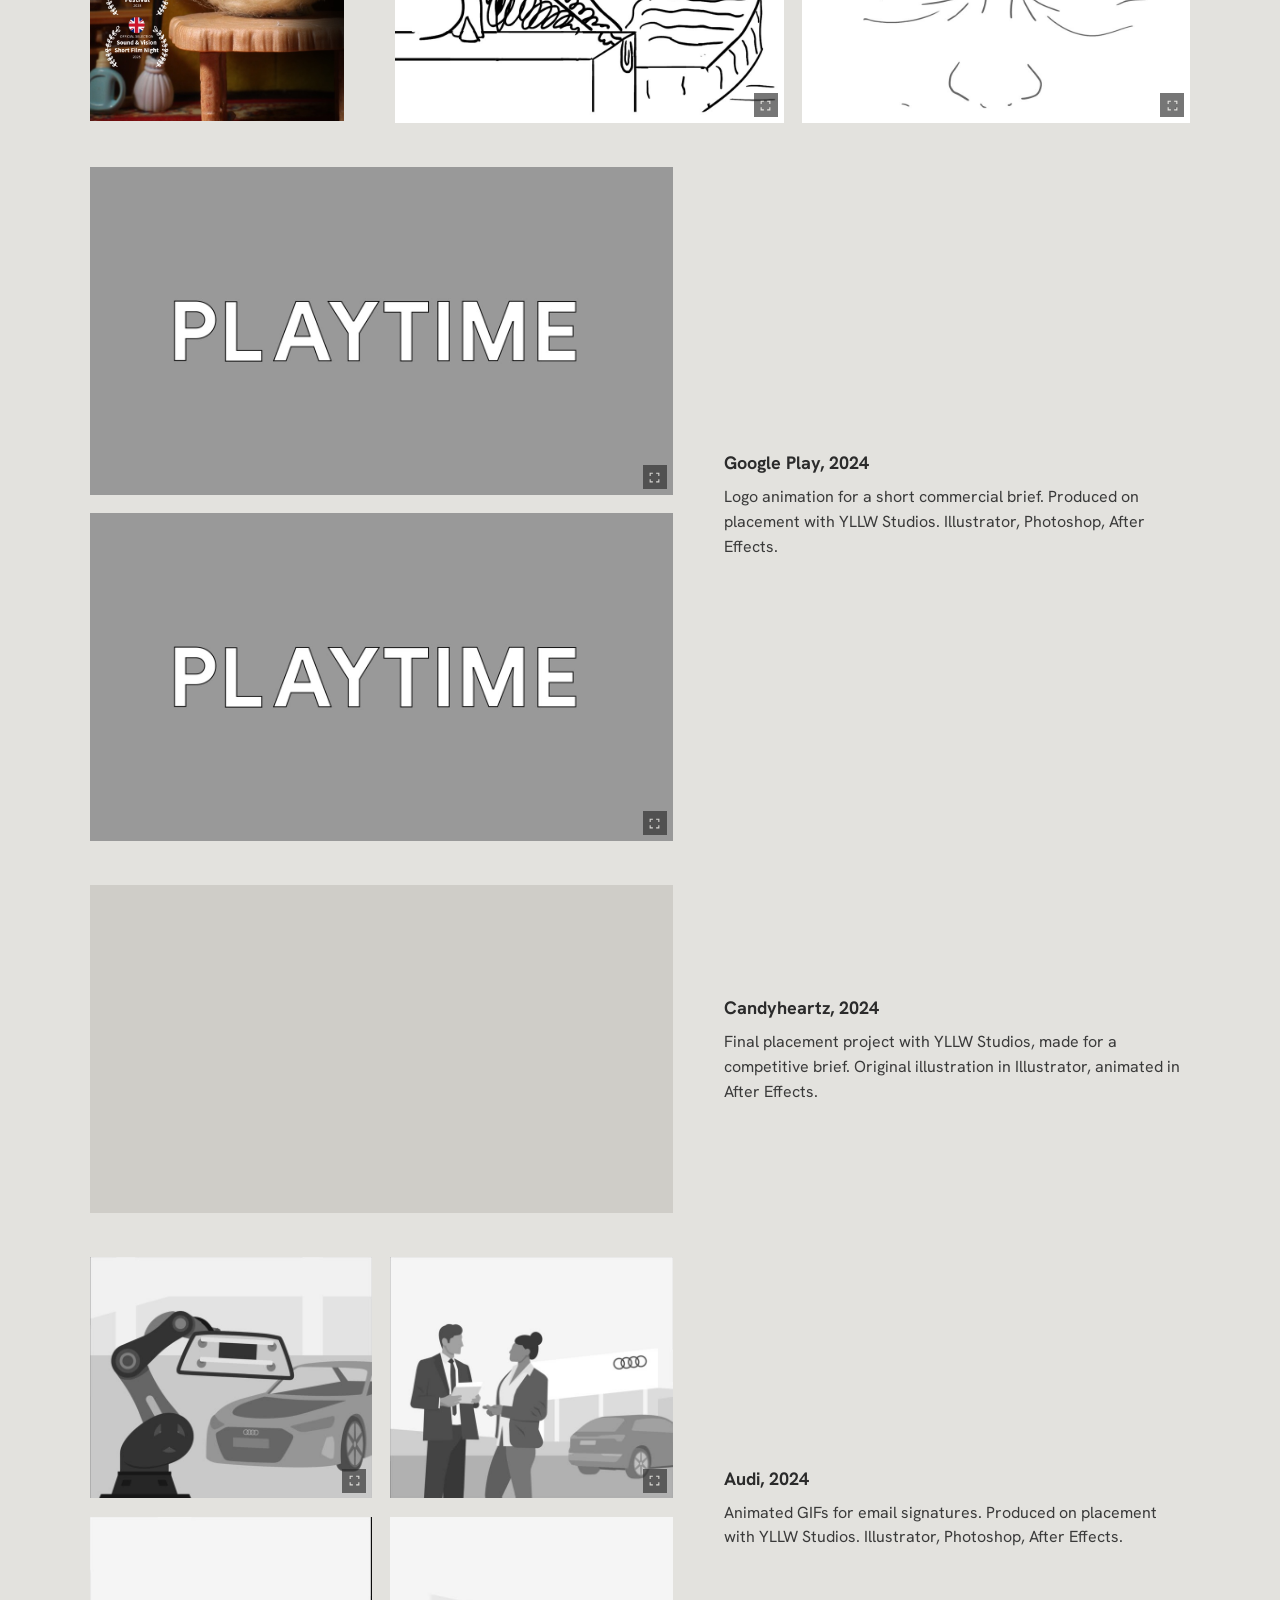
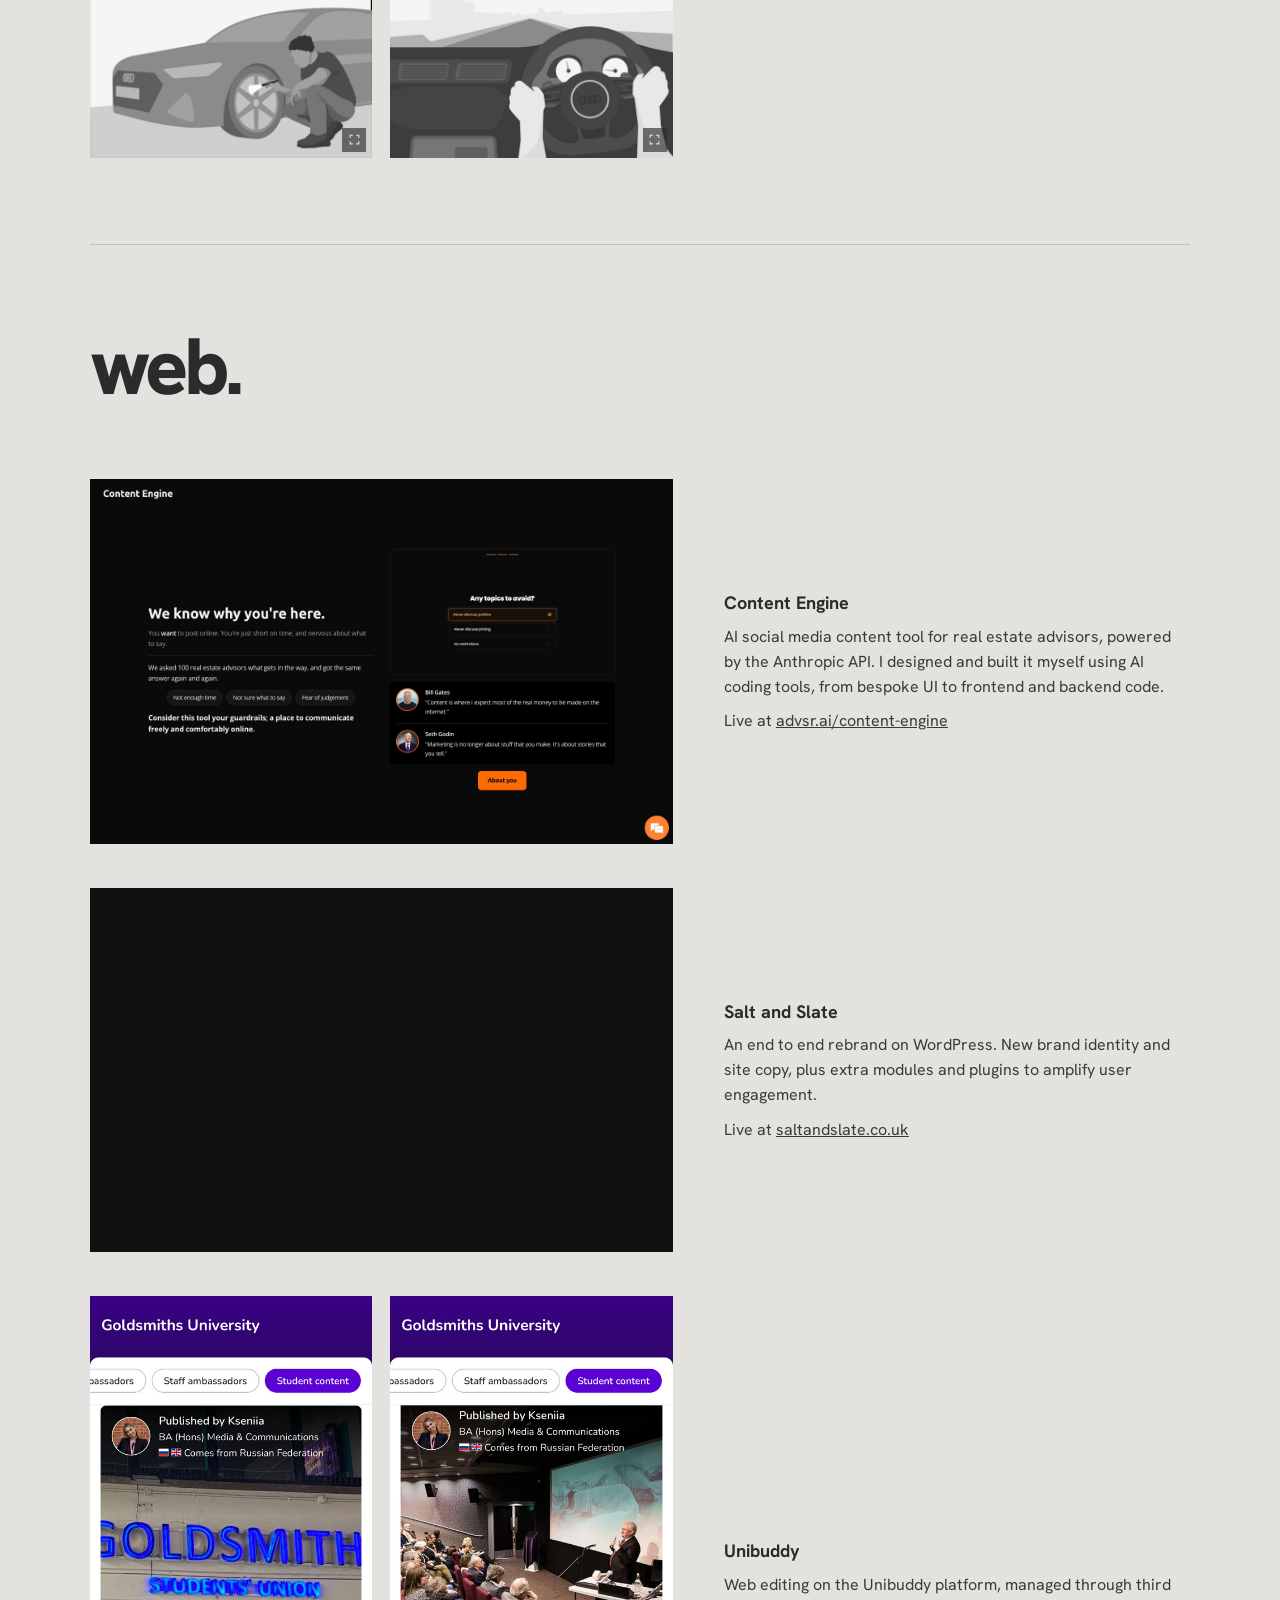
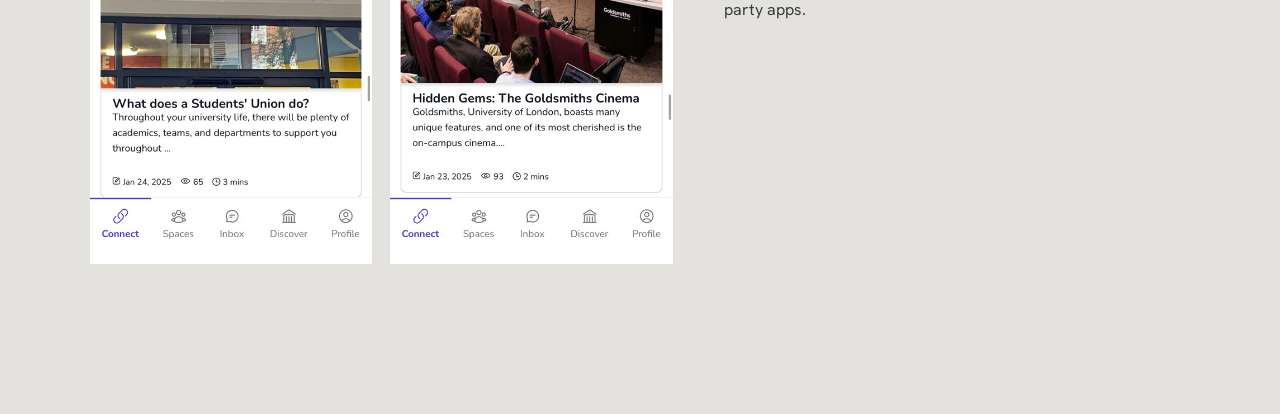
==== commit bd995b24: "Smaller section headings, intro line on portfolio page Co-Authored-By: Claude Opus 5.5 <noreply@anth" ====
--- a/portfolio.html
+++ b/portfolio.html
@@ -18,6 +18,7 @@
       </nav>
       <div class="hero">
         <h1 class="display">portfolio.</h1>
+        <p class="lead">Animation, web and filming work from 2022 to 2025. Commercial briefs and independent projects, built end to end.</p>
       </div>
     </div>
   </header>
--- a/style.css
+++ b/style.css
@@ -99,6 +99,8 @@
 .section + .section { padding-top: clamp(24px, 3vw, 40px); }
 .section:last-child { padding-bottom: clamp(72px, 10vw, 128px); }
 .section > .display { margin-bottom: clamp(32px, 5vw, 56px); }
+/* section headings sit a step below the page title */
+h2.display { font-size: clamp(40px, 6.4vw, 80px); }
 .block { margin-top: clamp(40px, 6vw, 64px); }
 
 .entries {
